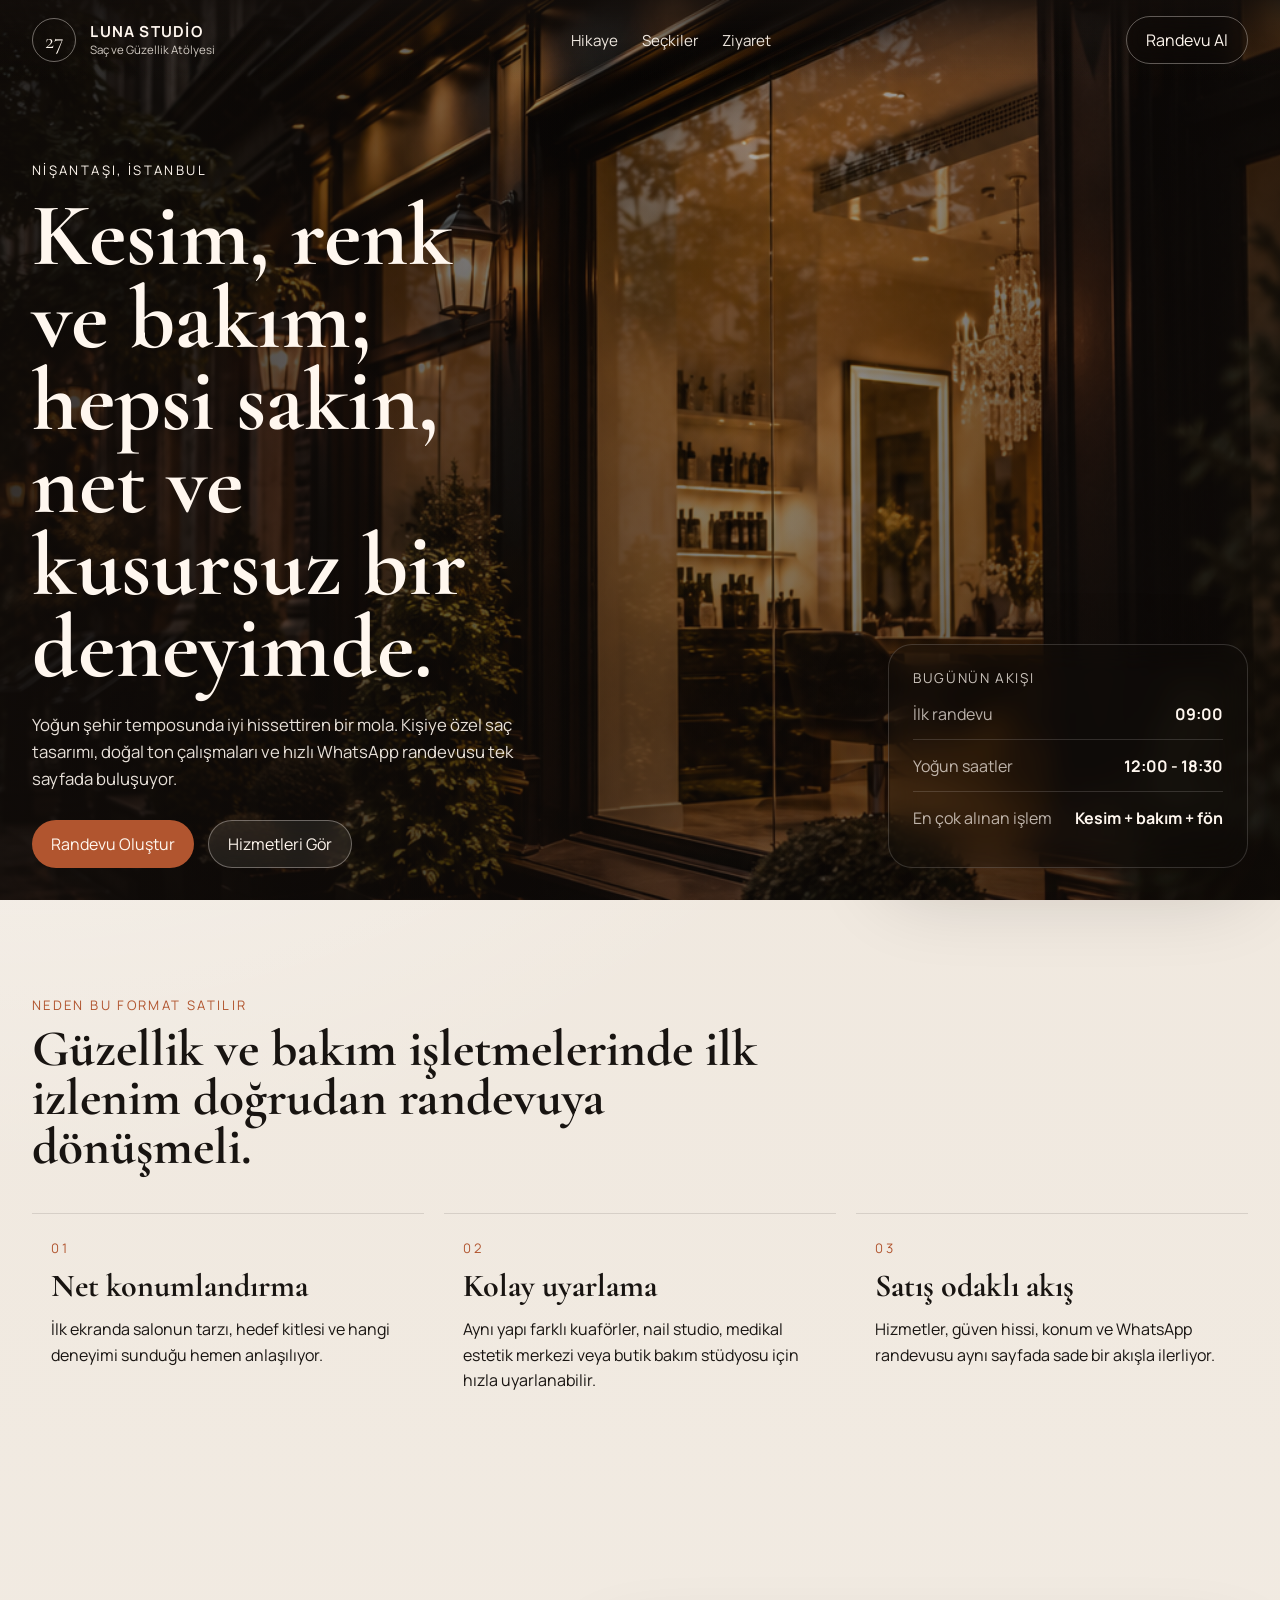
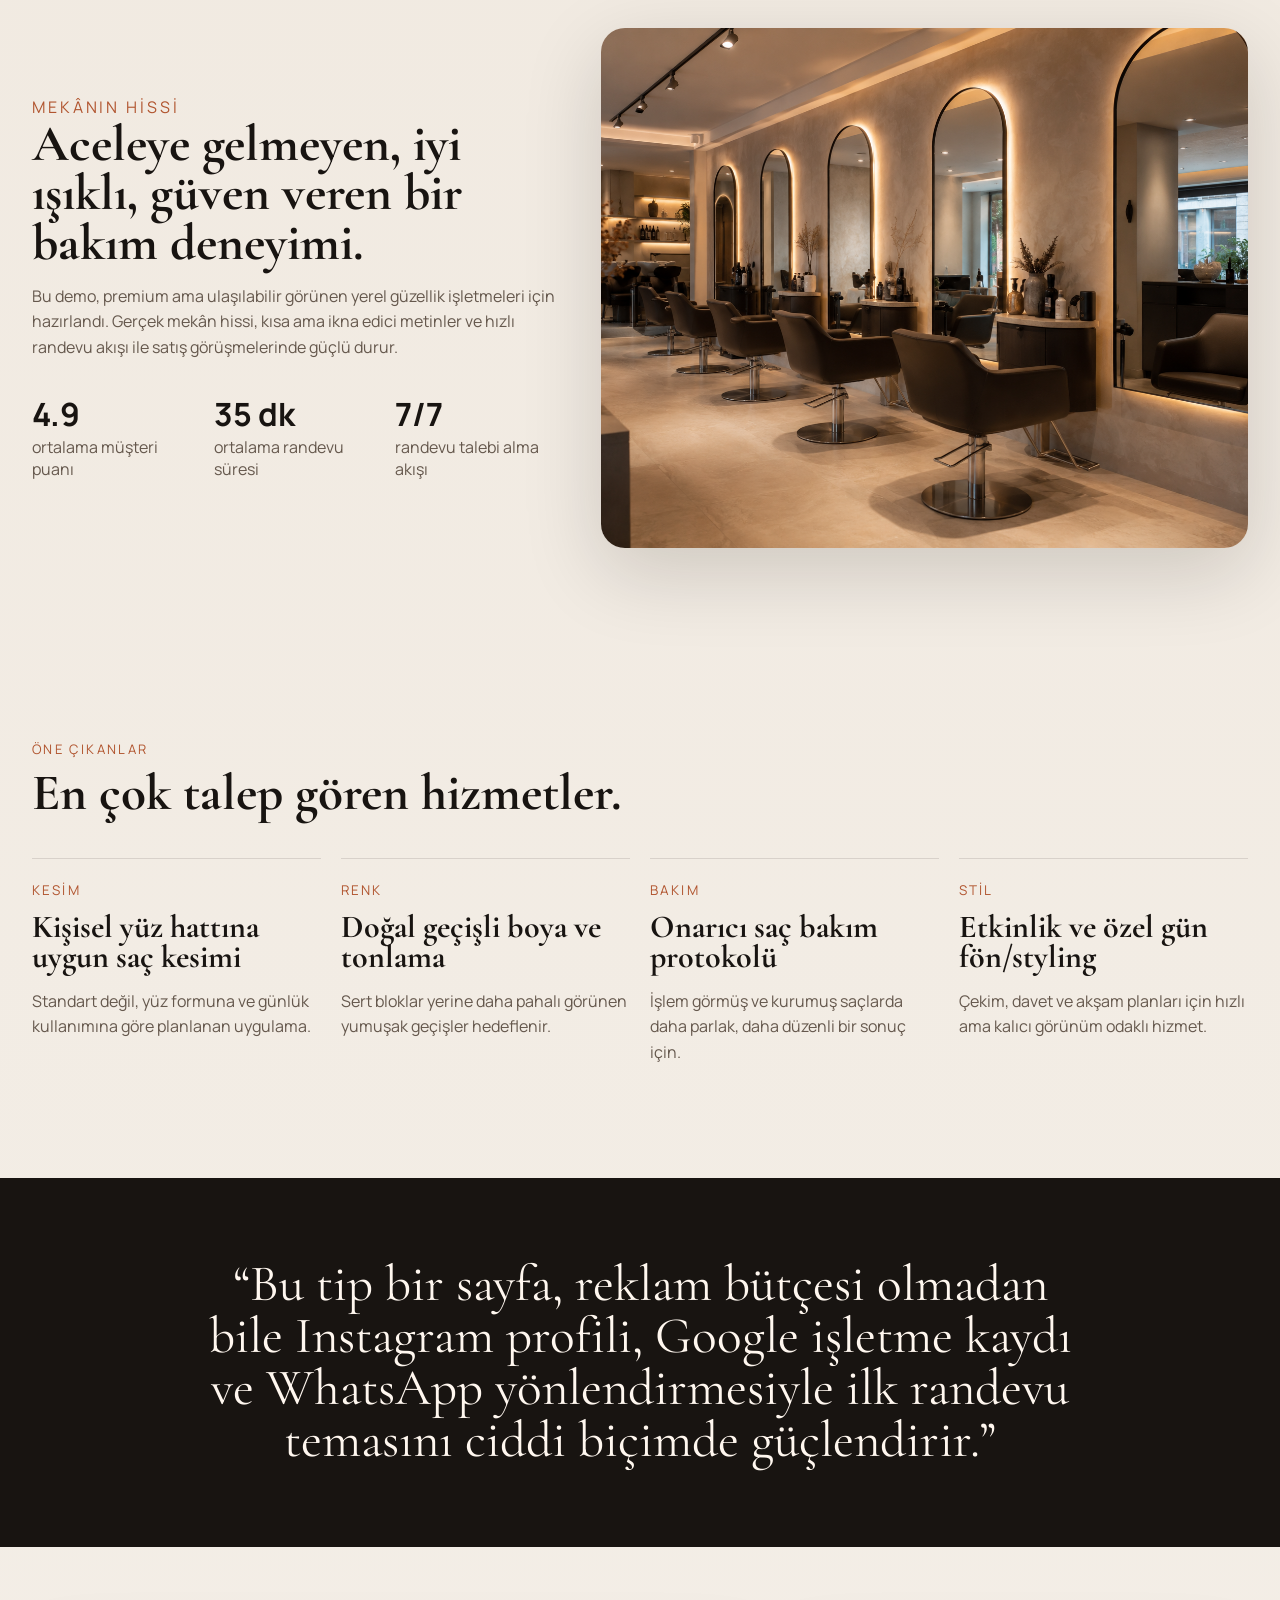
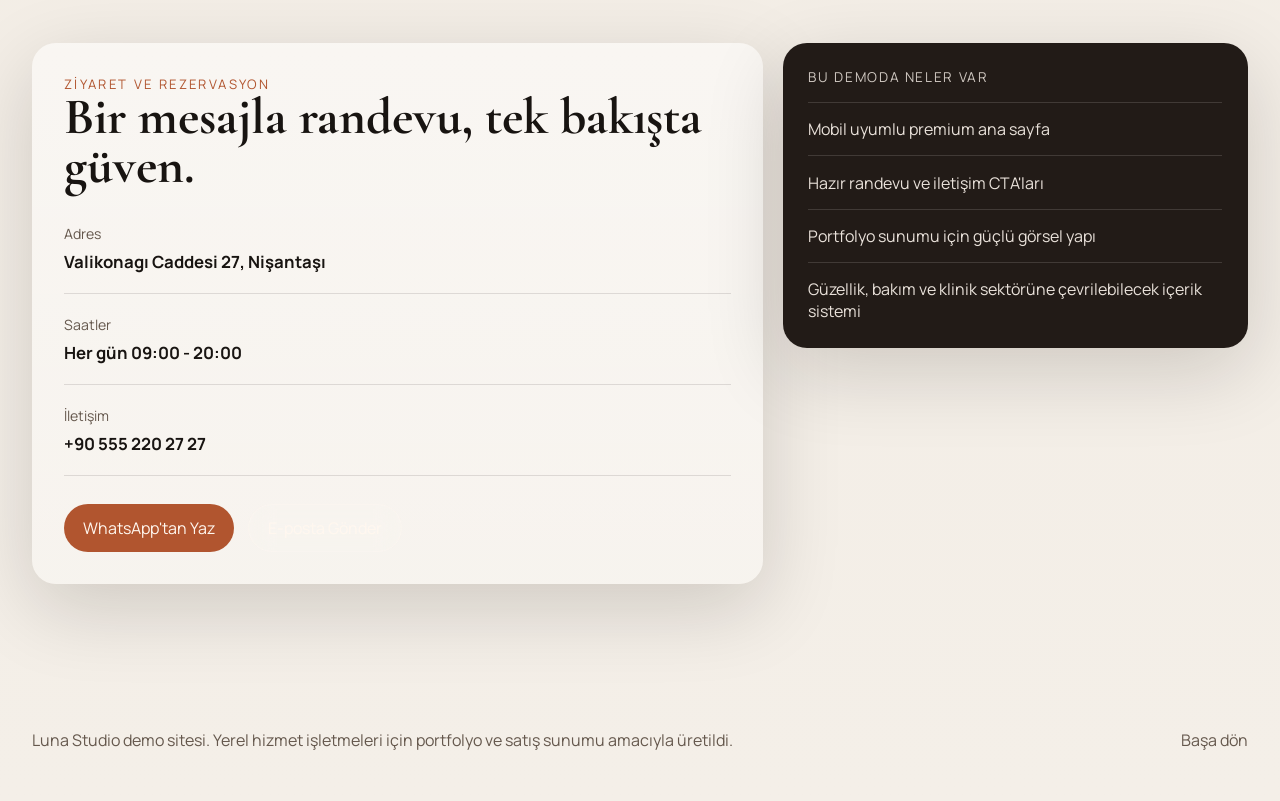
==== index.html @ 41fea11a "Add files via upload" ====
<!DOCTYPE html>
<html lang="tr">
  <head>
    <meta charset="UTF-8" />
    <meta name="viewport" content="width=device-width, initial-scale=1.0" />
    <title>Luna Studio | Saç ve Güzellik Atölyesi</title>
    <meta
      name="description"
      content="Luna Studio için hazırlanmış, yerel hizmet işletmelerine uyarlanabilir premium demo web sitesi."
    />
    <link rel="preconnect" href="https://fonts.googleapis.com" />
    <link rel="preconnect" href="https://fonts.gstatic.com" crossorigin />
    <link
      href="https://fonts.googleapis.com/css2?family=Manrope:wght@400;500;600;700;800&family=Cormorant+Garamond:wght@500;600;700&display=swap"
      rel="stylesheet"
    />
    <link rel="stylesheet" href="./styles.css" />
  </head>
  <body>
    <header class="site-header">
      <a class="brand" href="#top">
        <span class="brand-mark">27</span>
        <span class="brand-copy">
          <strong>Luna Studio</strong>
          <small>Saç ve Güzellik Atölyesi</small>
        </span>
      </a>
      <nav class="site-nav">
        <a href="#hikaye">Hikaye</a>
        <a href="#secimler">Seçkiler</a>
        <a href="#ziyaret">Ziyaret</a>
      </nav>
      <a class="header-cta" href="#ziyaret">Randevu Al</a>
    </header>

    <main id="top">
      <section class="hero">
        <div class="hero-media">
          <img
            src="./assets/salon-hero.png"
            alt="Luna Studio dış cephesi"
          />
        </div>
        <div class="hero-overlay"></div>
        <div class="hero-grid">
          <div class="hero-copy reveal">
            <p class="eyebrow">Nişantaşı, İstanbul</p>
            <h1>Kesim, renk ve bakım; hepsi sakin, net ve kusursuz bir deneyimde.</h1>
            <p class="hero-text">
              Yoğun şehir temposunda iyi hissettiren bir mola. Kişiye özel saç
              tasarımı, doğal ton çalışmaları ve hızlı WhatsApp randevusu tek
              sayfada buluşuyor.
            </p>
            <div class="hero-actions">
              <a class="button button-primary" href="#ziyaret">Randevu Oluştur</a>
              <a class="button button-secondary" href="#secimler">Hizmetleri Gör</a>
            </div>
          </div>
          <div class="hero-panel reveal delay-1">
            <p>Bugünün akışı</p>
            <ul>
              <li>
                <span>İlk randevu</span>
                <strong>09:00</strong>
              </li>
              <li>
                <span>Yoğun saatler</span>
                <strong>12:00 - 18:30</strong>
              </li>
              <li>
                <span>En çok alınan işlem</span>
                <strong>Kesim + bakım + fön</strong>
              </li>
            </ul>
          </div>
        </div>
      </section>

      <section class="intro section">
        <div class="section-heading reveal">
          <p class="eyebrow">Neden bu format satılır</p>
          <h2>Güzellik ve bakım işletmelerinde ilk izlenim doğrudan randevuya dönüşmeli.</h2>
        </div>
        <div class="intro-grid">
          <div class="intro-item reveal delay-1">
            <span>01</span>
            <h3>Net konumlandırma</h3>
            <p>İlk ekranda salonun tarzı, hedef kitlesi ve hangi deneyimi sunduğu hemen anlaşılıyor.</p>
          </div>
          <div class="intro-item reveal delay-2">
            <span>02</span>
            <h3>Kolay uyarlama</h3>
            <p>Aynı yapı farklı kuaförler, nail studio, medikal estetik merkezi veya butik bakım stüdyosu için hızla uyarlanabilir.</p>
          </div>
          <div class="intro-item reveal delay-3">
            <span>03</span>
            <h3>Satış odaklı akış</h3>
            <p>Hizmetler, güven hissi, konum ve WhatsApp randevusu aynı sayfada sade bir akışla ilerliyor.</p>
          </div>
        </div>
      </section>

      <section class="story section" id="hikaye">
        <div class="story-copy reveal">
          <p class="eyebrow">Mekânın hissi</p>
          <h2>Aceleye gelmeyen, iyi ışıklı, güven veren bir bakım deneyimi.</h2>
          <p>
            Bu demo, premium ama ulaşılabilir görünen yerel güzellik işletmeleri için
            hazırlandı. Gerçek mekân hissi, kısa ama ikna edici metinler ve hızlı
            randevu akışı ile satış görüşmelerinde güçlü durur.
          </p>
          <div class="story-metrics">
            <div>
              <strong>4.9</strong>
              <span>ortalama müşteri puanı</span>
            </div>
            <div>
              <strong>35 dk</strong>
              <span>ortalama randevu süresi</span>
            </div>
            <div>
              <strong>7/7</strong>
              <span>randevu talebi alma akışı</span>
            </div>
          </div>
        </div>
        <div class="story-media reveal delay-1">
          <img
            src="./assets/salon-interior.png"
            alt="Luna Studio iç mekân"
          />
        </div>
      </section>

      <section class="selection section" id="secimler">
        <div class="section-heading reveal">
          <p class="eyebrow">Öne çıkanlar</p>
          <h2>En çok talep gören hizmetler.</h2>
        </div>
        <div class="selection-grid">
          <article class="selection-item reveal">
            <p>Kesim</p>
            <h3>Kişisel yüz hattına uygun saç kesimi</h3>
            <span>Standart değil, yüz formuna ve günlük kullanımına göre planlanan uygulama.</span>
          </article>
          <article class="selection-item reveal delay-1">
            <p>Renk</p>
            <h3>Doğal geçişli boya ve tonlama</h3>
            <span>Sert bloklar yerine daha pahalı görünen yumuşak geçişler hedeflenir.</span>
          </article>
          <article class="selection-item reveal delay-2">
            <p>Bakım</p>
            <h3>Onarıcı saç bakım protokolü</h3>
            <span>İşlem görmüş ve kurumuş saçlarda daha parlak, daha düzenli bir sonuç için.</span>
          </article>
          <article class="selection-item reveal delay-3">
            <p>Stil</p>
            <h3>Etkinlik ve özel gün fön/styling</h3>
            <span>Çekim, davet ve akşam planları için hızlı ama kalıcı görünüm odaklı hizmet.</span>
          </article>
        </div>
      </section>

      <section class="quote-band">
        <p class="reveal">
          “Bu tip bir sayfa, reklam bütçesi olmadan bile Instagram profili, Google
          işletme kaydı ve WhatsApp yönlendirmesiyle ilk randevu temasını ciddi
          biçimde güçlendirir.”
        </p>
      </section>

      <section class="visit section" id="ziyaret">
        <div class="visit-panel reveal">
          <p class="eyebrow">Ziyaret ve rezervasyon</p>
          <h2>Bir mesajla randevu, tek bakışta güven.</h2>
          <div class="visit-list">
            <div>
              <span>Adres</span>
              <strong>Valikonagı Caddesi 27, Nişantaşı</strong>
            </div>
            <div>
              <span>Saatler</span>
              <strong>Her gün 09:00 - 20:00</strong>
            </div>
            <div>
              <span>İletişim</span>
              <strong>+90 555 220 27 27</strong>
            </div>
          </div>
          <div class="hero-actions">
            <a class="button button-primary" href="https://wa.me/905552202727">WhatsApp'tan Yaz</a>
            <a class="button button-secondary" href="mailto:hello@lunastudio.co">E-posta Gönder</a>
          </div>
        </div>
        <div class="visit-aside reveal delay-1">
          <div class="aside-card">
            <p>Bu demoda neler var</p>
            <ul>
              <li>Mobil uyumlu premium ana sayfa</li>
              <li>Hazır randevu ve iletişim CTA'ları</li>
              <li>Portfolyo sunumu için güçlü görsel yapı</li>
              <li>Güzellik, bakım ve klinik sektörüne çevrilebilecek içerik sistemi</li>
            </ul>
          </div>
        </div>
      </section>
    </main>

    <footer class="site-footer">
      <p>Luna Studio demo sitesi. Yerel hizmet işletmeleri için portfolyo ve satış sunumu amacıyla üretildi.</p>
      <a href="#top">Başa dön</a>
    </footer>

    <script src="./script.js"></script>
  </body>
</html>
---- styles.css ----
:root {
  --bg: #f4efe8;
  --surface: #f7f3ec;
  --ink: #181411;
  --muted: #65584d;
  --accent: #b1552f;
  --accent-soft: rgba(177, 85, 47, 0.14);
  --line: rgba(24, 20, 17, 0.12);
  --shadow: 0 24px 80px rgba(17, 12, 9, 0.16);
  --radius: 24px;
  --header-h: 88px;
}

* {
  box-sizing: border-box;
}

html {
  scroll-behavior: smooth;
}

body {
  margin: 0;
  font-family: "Manrope", sans-serif;
  color: var(--ink);
  background:
    radial-gradient(circle at top left, rgba(255, 255, 255, 0.8), transparent 28%),
    linear-gradient(180deg, #efe7dd 0%, var(--bg) 100%);
}

img {
  display: block;
  width: 100%;
}

a {
  color: inherit;
  text-decoration: none;
}

.site-header {
  position: fixed;
  inset: 0 0 auto 0;
  z-index: 20;
  display: flex;
  align-items: center;
  justify-content: space-between;
  gap: 1rem;
  padding: 1rem 2rem;
  background: linear-gradient(180deg, rgba(19, 14, 11, 0.78), rgba(19, 14, 11, 0.26), transparent);
}

.brand {
  display: flex;
  align-items: center;
  gap: 0.9rem;
  color: #fff7ef;
}

.brand-mark {
  display: grid;
  place-items: center;
  width: 2.75rem;
  height: 2.75rem;
  border: 1px solid rgba(255, 247, 239, 0.4);
  border-radius: 50%;
  font-family: "Cormorant Garamond", serif;
  font-size: 1.4rem;
}

.brand-copy {
  display: flex;
  flex-direction: column;
  line-height: 1;
}

.brand-copy strong {
  font-size: 0.95rem;
  letter-spacing: 0.08em;
  text-transform: uppercase;
}

.brand-copy small {
  margin-top: 0.32rem;
  color: rgba(255, 247, 239, 0.8);
  font-size: 0.72rem;
}

.site-nav {
  display: flex;
  gap: 1.5rem;
  color: rgba(255, 247, 239, 0.92);
  font-size: 0.95rem;
}

.header-cta,
.button {
  display: inline-flex;
  align-items: center;
  justify-content: center;
  min-height: 3rem;
  padding: 0 1.2rem;
  border-radius: 999px;
  transition: transform 180ms ease, background-color 180ms ease, color 180ms ease, border-color 180ms ease;
}

.header-cta {
  color: #fff7ef;
  border: 1px solid rgba(255, 247, 239, 0.34);
  backdrop-filter: blur(12px);
}

.header-cta:hover,
.button:hover {
  transform: translateY(-2px);
}

.hero {
  position: relative;
  min-height: 100svh;
  color: #fff7ef;
}

.hero-media,
.hero-media img,
.hero-overlay {
  position: absolute;
  inset: 0;
}

.hero-media img {
  height: 100%;
  object-fit: cover;
}

.hero-overlay {
  background:
    linear-gradient(90deg, rgba(17, 12, 9, 0.76) 0%, rgba(17, 12, 9, 0.42) 36%, rgba(17, 12, 9, 0.18) 60%, rgba(17, 12, 9, 0.62) 100%),
    linear-gradient(180deg, rgba(17, 12, 9, 0.16), rgba(17, 12, 9, 0.54));
}

.hero-grid {
  position: relative;
  z-index: 1;
  display: grid;
  grid-template-columns: minmax(0, 1.1fr) minmax(280px, 360px);
  align-items: end;
  gap: 2rem;
  min-height: 100svh;
  padding: max(8rem, calc(var(--header-h) + 2rem)) 2rem 2rem;
}

.hero-copy {
  max-width: 40rem;
}

.eyebrow {
  margin: 0 0 1rem;
  font-size: 0.82rem;
  letter-spacing: 0.18em;
  text-transform: uppercase;
}

h1,
h2,
h3 {
  margin: 0;
  font-family: "Cormorant Garamond", serif;
  letter-spacing: 0;
}

h1 {
  max-width: 11ch;
  font-size: clamp(3.4rem, 7vw, 6.7rem);
  line-height: 0.92;
}

.hero-text,
.story-copy p,
.intro-item p,
.selection-item span,
.visit-list span,
.visit-list strong,
.site-footer,
.quote-band p {
  line-height: 1.6;
}

.hero-text {
  max-width: 32rem;
  margin: 1.4rem 0 0;
  color: rgba(255, 247, 239, 0.9);
  font-size: 1.05rem;
}

.hero-actions {
  display: flex;
  flex-wrap: wrap;
  gap: 0.85rem;
  margin-top: 1.7rem;
}

.button-primary {
  background: var(--accent);
  color: #fff7ef;
}

.button-secondary {
  color: #fff7ef;
  border: 1px solid rgba(255, 247, 239, 0.34);
  background: rgba(255, 247, 239, 0.08);
  backdrop-filter: blur(12px);
}

.hero-panel {
  justify-self: end;
  width: min(100%, 360px);
  padding: 1.5rem;
  border: 1px solid rgba(255, 247, 239, 0.16);
  border-radius: var(--radius);
  background: rgba(17, 12, 9, 0.34);
  backdrop-filter: blur(16px);
  box-shadow: var(--shadow);
}

.hero-panel p,
.aside-card p {
  margin: 0 0 1rem;
  color: rgba(255, 247, 239, 0.78);
  font-size: 0.85rem;
  letter-spacing: 0.12em;
  text-transform: uppercase;
}

.hero-panel ul,
.aside-card ul {
  margin: 0;
  padding: 0;
  list-style: none;
}

.hero-panel li {
  display: flex;
  align-items: center;
  justify-content: space-between;
  gap: 1rem;
  padding: 0.9rem 0;
  border-top: 1px solid rgba(255, 247, 239, 0.15);
}

.hero-panel li:first-child {
  border-top: 0;
  padding-top: 0;
}

.hero-panel span {
  color: rgba(255, 247, 239, 0.7);
}

.section {
  padding: 6rem 2rem;
}

.section-heading {
  display: grid;
  gap: 0.7rem;
  max-width: 46rem;
  margin-bottom: 2.5rem;
}

.section-heading .eyebrow,
.story-copy .eyebrow,
.visit-panel .eyebrow {
  color: var(--accent);
  margin-bottom: 0;
}

h2 {
  font-size: clamp(2.5rem, 4vw, 4.2rem);
  line-height: 0.96;
}

.intro-grid,
.selection-grid,
.visit {
  display: grid;
  gap: 1.25rem;
}

.intro-grid {
  grid-template-columns: repeat(3, minmax(0, 1fr));
}

.intro-item {
  min-height: 220px;
  padding: 1.4rem 1.2rem 1.6rem;
  border-top: 1px solid var(--line);
}

.intro-item span {
  color: var(--accent);
  font-size: 0.82rem;
  letter-spacing: 0.18em;
}

.intro-item h3,
.selection-item h3 {
  margin-top: 0.8rem;
  font-size: 2rem;
  line-height: 0.95;
}

.story {
  display: grid;
  grid-template-columns: minmax(0, 0.9fr) minmax(0, 1.1fr);
  gap: 2.5rem;
  align-items: center;
}

.story-copy p {
  max-width: 36rem;
  color: var(--muted);
  font-size: 1rem;
}

.story-media img {
  min-height: 520px;
  border-radius: var(--radius);
  object-fit: cover;
  box-shadow: var(--shadow);
}

.story-metrics {
  display: grid;
  grid-template-columns: repeat(3, minmax(0, 1fr));
  gap: 1rem;
  margin-top: 2rem;
}

.story-metrics strong {
  display: block;
  font-size: 2rem;
}

.story-metrics span {
  display: block;
  color: var(--muted);
}

.selection-grid {
  grid-template-columns: repeat(4, minmax(0, 1fr));
}

.selection-item {
  min-height: 220px;
  padding: 1.4rem 0 1rem;
  border-top: 1px solid var(--line);
}

.selection-item p {
  margin: 0;
  color: var(--accent);
  font-size: 0.84rem;
  letter-spacing: 0.16em;
  text-transform: uppercase;
}

.selection-item span {
  display: block;
  margin-top: 1rem;
  max-width: 18rem;
  color: var(--muted);
}

.quote-band {
  padding: 5rem 2rem;
  background: #181411;
}

.quote-band p {
  max-width: 54rem;
  margin: 0 auto;
  color: #fff7ef;
  font-family: "Cormorant Garamond", serif;
  font-size: clamp(2rem, 4vw, 3.8rem);
  line-height: 1.02;
  text-align: center;
}

.visit {
  grid-template-columns: minmax(0, 1.1fr) minmax(320px, 0.7fr);
  align-items: start;
}

.visit-panel {
  padding: 2rem;
  border-radius: var(--radius);
  background: linear-gradient(180deg, rgba(255, 255, 255, 0.5), rgba(255, 255, 255, 0.3));
  box-shadow: var(--shadow);
}

.visit-list {
  display: grid;
  gap: 1.25rem;
  margin-top: 2rem;
}

.visit-list div {
  padding-bottom: 1.1rem;
  border-bottom: 1px solid var(--line);
}

.visit-list span {
  display: block;
  color: var(--muted);
  font-size: 0.88rem;
}

.visit-list strong {
  display: block;
  margin-top: 0.2rem;
  font-size: 1.05rem;
}

.visit-aside {
  position: sticky;
  top: 7rem;
}

.aside-card {
  padding: 1.6rem;
  border-radius: var(--radius);
  background: #221b17;
  box-shadow: var(--shadow);
}

.aside-card ul {
  display: grid;
  gap: 0.95rem;
  color: rgba(255, 247, 239, 0.9);
}

.aside-card li {
  padding-top: 0.95rem;
  border-top: 1px solid rgba(255, 247, 239, 0.14);
}

.site-footer {
  display: flex;
  align-items: center;
  justify-content: space-between;
  gap: 1rem;
  padding: 2rem;
  color: var(--muted);
}

.reveal {
  opacity: 0;
  transform: translateY(24px);
  transition: opacity 700ms ease, transform 700ms ease;
}

.reveal.in-view {
  opacity: 1;
  transform: translateY(0);
}

.delay-1 {
  transition-delay: 120ms;
}

.delay-2 {
  transition-delay: 220ms;
}

.delay-3 {
  transition-delay: 320ms;
}

@media (max-width: 1080px) {
  .site-nav {
    display: none;
  }

  .hero-grid,
  .story,
  .visit,
  .intro-grid,
  .selection-grid,
  .story-metrics {
    grid-template-columns: 1fr;
  }

  .hero-grid {
    align-items: end;
  }

  .hero-panel,
  .visit-aside {
    justify-self: start;
  }

  .visit-aside {
    position: static;
  }

  .story-media {
    order: -1;
  }

  .selection-item,
  .intro-item {
    min-height: auto;
  }
}

@media (max-width: 720px) {
  .site-header {
    padding: 1rem;
  }

  .brand-copy small,
  .header-cta {
    display: none;
  }

  .hero-grid,
  .section,
  .quote-band,
  .site-footer {
    padding-left: 1rem;
    padding-right: 1rem;
  }

  .hero-grid {
    padding-top: 7rem;
    padding-bottom: 1rem;
  }

  h1 {
    max-width: 10ch;
    font-size: clamp(2.8rem, 13vw, 4.2rem);
  }

  h2 {
    font-size: clamp(2.2rem, 10vw, 3rem);
  }

  .hero-text,
  .visit-list strong,
  .story-copy p,
  .intro-item p,
  .selection-item span {
    font-size: 0.98rem;
  }

  .button,
  .button-primary,
  .button-secondary {
    width: 100%;
  }

  .story-media img {
    min-height: 360px;
  }

  .site-footer {
    flex-direction: column;
    align-items: flex-start;
  }
}
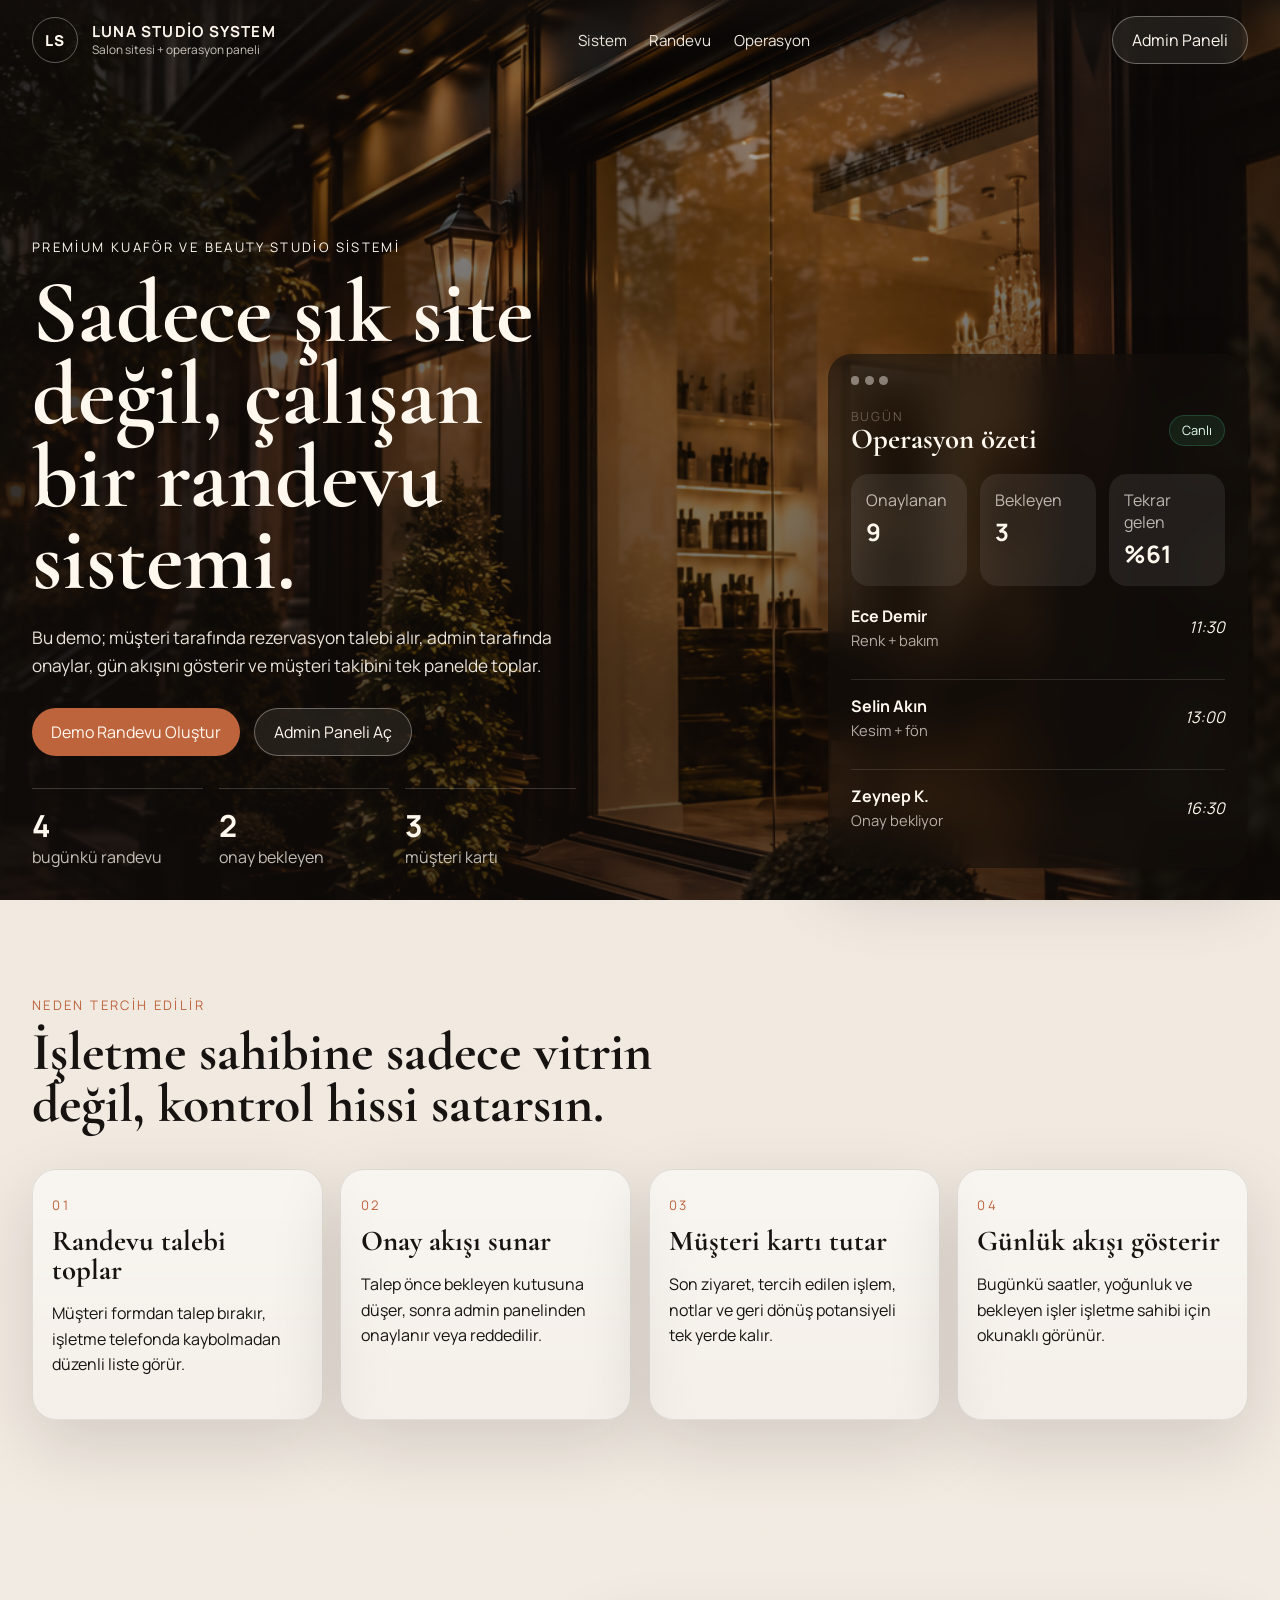
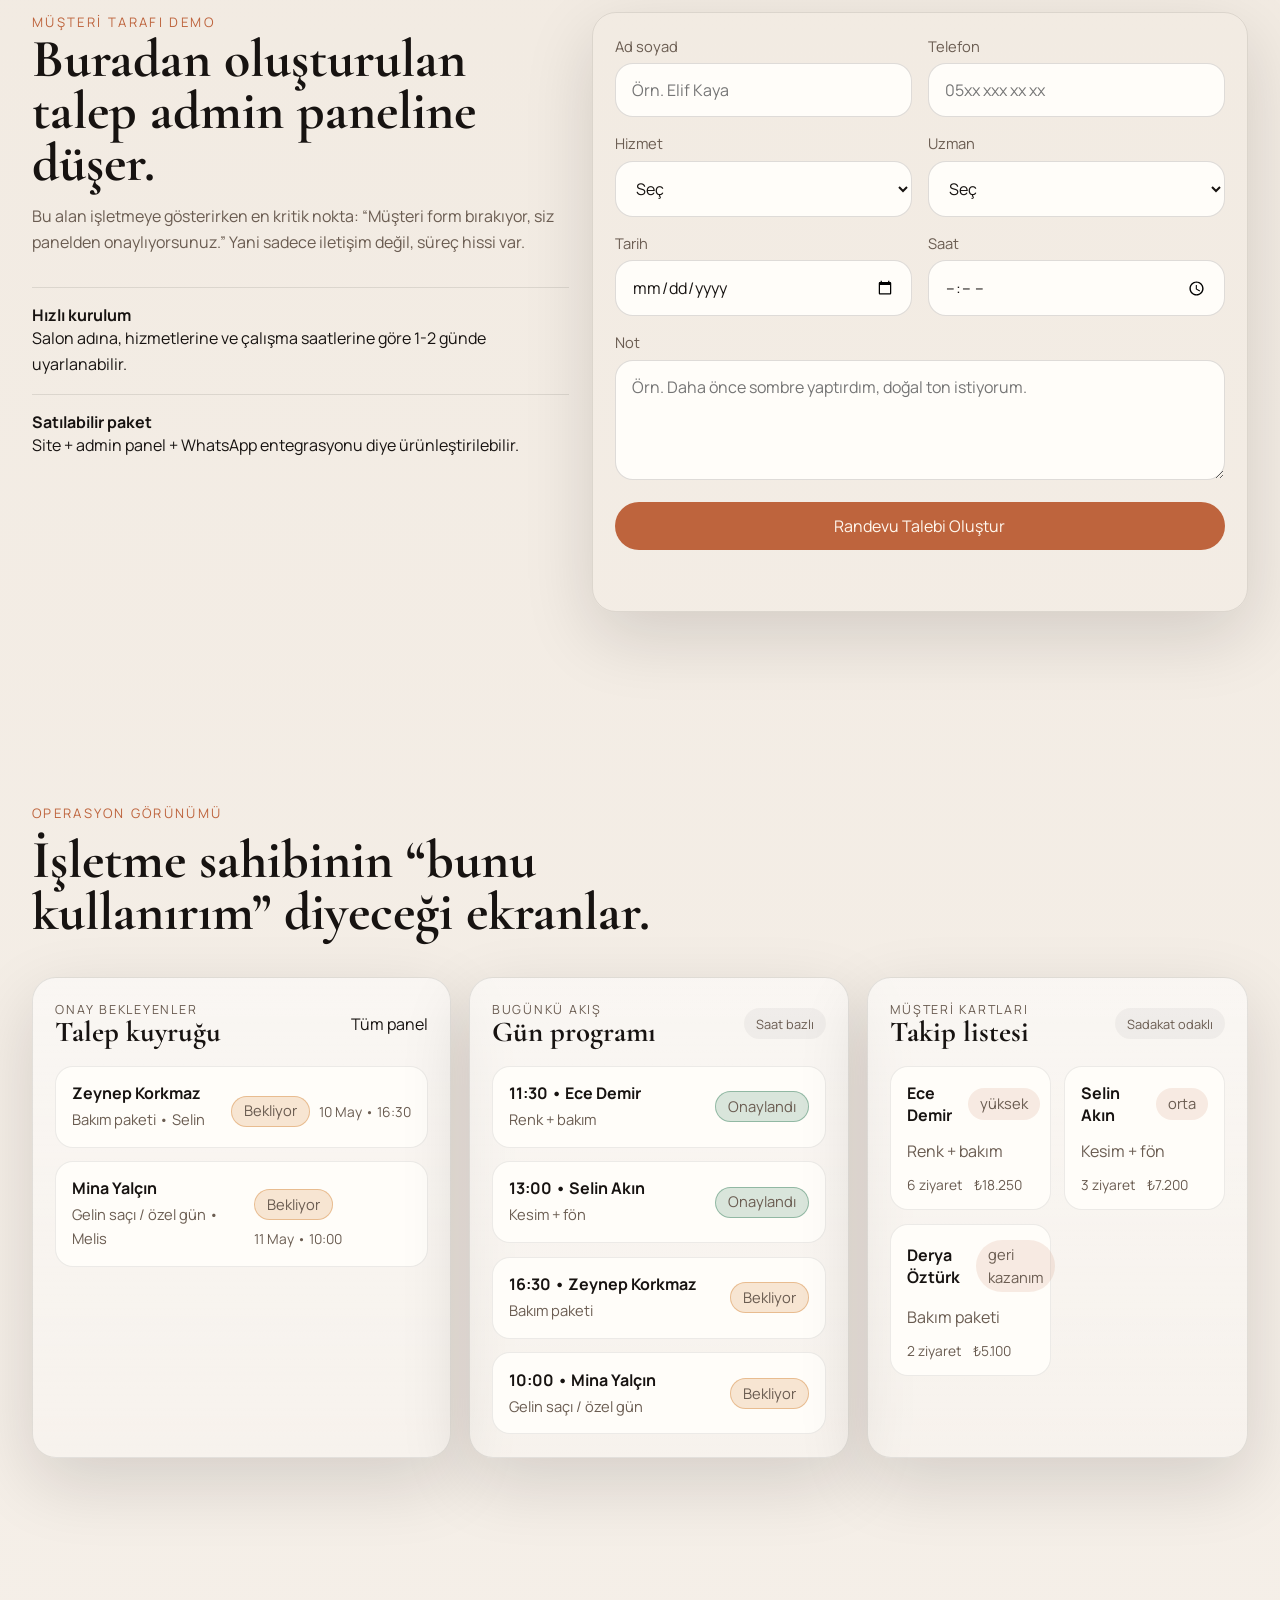
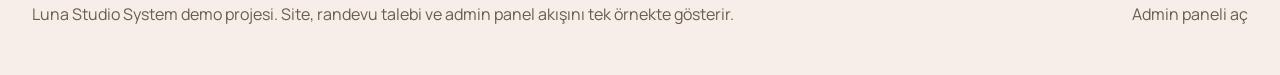
==== commit d9257bca: "Add files via upload" ====
--- a/index.html
+++ b/index.html
@@ -3,10 +3,10 @@
   <head>
     <meta charset="UTF-8" />
     <meta name="viewport" content="width=device-width, initial-scale=1.0" />
-    <title>Luna Studio | Saç ve Güzellik Atölyesi</title>
+    <title>Luna Studio System | Premium Salon ve Randevu Yönetimi</title>
     <meta
       name="description"
-      content="Luna Studio için hazırlanmış, yerel hizmet işletmelerine uyarlanabilir premium demo web sitesi."
+      content="Yerel işletmelere sunulabilecek premium salon sitesi, randevu talep akışı ve admin panel demoları."
     />
     <link rel="preconnect" href="https://fonts.googleapis.com" />
     <link rel="preconnect" href="https://fonts.gstatic.com" crossorigin />
@@ -16,199 +16,267 @@
     />
     <link rel="stylesheet" href="./styles.css" />
   </head>
-  <body>
+  <body data-page="marketing">
     <header class="site-header">
       <a class="brand" href="#top">
-        <span class="brand-mark">27</span>
+        <span class="brand-mark">LS</span>
         <span class="brand-copy">
-          <strong>Luna Studio</strong>
-          <small>Saç ve Güzellik Atölyesi</small>
+          <strong>Luna Studio System</strong>
+          <small>Salon sitesi + operasyon paneli</small>
         </span>
       </a>
       <nav class="site-nav">
-        <a href="#hikaye">Hikaye</a>
-        <a href="#secimler">Seçkiler</a>
-        <a href="#ziyaret">Ziyaret</a>
+        <a href="#sistem">Sistem</a>
+        <a href="#randevu">Randevu</a>
+        <a href="#operasyon">Operasyon</a>
       </nav>
-      <a class="header-cta" href="#ziyaret">Randevu Al</a>
+      <a class="header-cta" href="./admin.html">Admin Paneli</a>
     </header>
 
     <main id="top">
-      <section class="hero">
+      <section class="hero hero-system">
         <div class="hero-media">
-          <img
-            src="./assets/salon-hero.png"
-            alt="Luna Studio dış cephesi"
-          />
+          <img src="./assets/salon-hero.png" alt="Luna Studio dış görünüm" />
         </div>
         <div class="hero-overlay"></div>
-        <div class="hero-grid">
+        <div class="hero-grid hero-system-grid">
           <div class="hero-copy reveal">
-            <p class="eyebrow">Nişantaşı, İstanbul</p>
-            <h1>Kesim, renk ve bakım; hepsi sakin, net ve kusursuz bir deneyimde.</h1>
+            <p class="eyebrow">Premium kuaför ve beauty studio sistemi</p>
+            <h1>Sadece şık site değil, çalışan bir randevu sistemi.</h1>
             <p class="hero-text">
-              Yoğun şehir temposunda iyi hissettiren bir mola. Kişiye özel saç
-              tasarımı, doğal ton çalışmaları ve hızlı WhatsApp randevusu tek
-              sayfada buluşuyor.
+              Bu demo; müşteri tarafında rezervasyon talebi alır, admin tarafında
+              onaylar, gün akışını gösterir ve müşteri takibini tek panelde toplar.
             </p>
             <div class="hero-actions">
-              <a class="button button-primary" href="#ziyaret">Randevu Oluştur</a>
-              <a class="button button-secondary" href="#secimler">Hizmetleri Gör</a>
-            </div>
-          </div>
-          <div class="hero-panel reveal delay-1">
-            <p>Bugünün akışı</p>
-            <ul>
-              <li>
-                <span>İlk randevu</span>
-                <strong>09:00</strong>
-              </li>
-              <li>
-                <span>Yoğun saatler</span>
-                <strong>12:00 - 18:30</strong>
-              </li>
-              <li>
-                <span>En çok alınan işlem</span>
-                <strong>Kesim + bakım + fön</strong>
-              </li>
-            </ul>
-          </div>
-        </div>
-      </section>
-
-      <section class="intro section">
+              <a class="button button-primary" href="#randevu">Demo Randevu Oluştur</a>
+              <a class="button button-secondary" href="./admin.html">Admin Paneli Aç</a>
+            </div>
+            <div class="hero-inline-stats">
+              <div>
+                <strong data-stat="todayBookings">12</strong>
+                <span>bugünkü randevu</span>
+              </div>
+              <div>
+                <strong data-stat="pendingCount">3</strong>
+                <span>onay bekleyen</span>
+              </div>
+              <div>
+                <strong data-stat="customerCount">48</strong>
+                <span>müşteri kartı</span>
+              </div>
+            </div>
+          </div>
+
+          <div class="system-preview reveal delay-1">
+            <div class="preview-window">
+              <div class="preview-topline">
+                <span class="dot"></span>
+                <span class="dot"></span>
+                <span class="dot"></span>
+              </div>
+              <div class="preview-header">
+                <div>
+                  <p>Bugün</p>
+                  <h3>Operasyon özeti</h3>
+                </div>
+                <span class="status-pill status-confirmed">Canlı</span>
+              </div>
+              <div class="preview-metrics">
+                <article>
+                  <span>Onaylanan</span>
+                  <strong>9</strong>
+                </article>
+                <article>
+                  <span>Bekleyen</span>
+                  <strong>3</strong>
+                </article>
+                <article>
+                  <span>Tekrar gelen</span>
+                  <strong>%61</strong>
+                </article>
+              </div>
+              <div class="preview-list">
+                <div class="preview-row">
+                  <div>
+                    <strong>Ece Demir</strong>
+                    <span>Renk + bakım</span>
+                  </div>
+                  <em>11:30</em>
+                </div>
+                <div class="preview-row">
+                  <div>
+                    <strong>Selin Akın</strong>
+                    <span>Kesim + fön</span>
+                  </div>
+                  <em>13:00</em>
+                </div>
+                <div class="preview-row">
+                  <div>
+                    <strong>Zeynep K.</strong>
+                    <span>Onay bekliyor</span>
+                  </div>
+                  <em class="warning">16:30</em>
+                </div>
+              </div>
+            </div>
+          </div>
+        </div>
+      </section>
+
+      <section class="section feature-band" id="sistem">
         <div class="section-heading reveal">
-          <p class="eyebrow">Neden bu format satılır</p>
-          <h2>Güzellik ve bakım işletmelerinde ilk izlenim doğrudan randevuya dönüşmeli.</h2>
-        </div>
-        <div class="intro-grid">
-          <div class="intro-item reveal delay-1">
+          <p class="eyebrow">Neden tercih edilir</p>
+          <h2>İşletme sahibine sadece vitrin değil, kontrol hissi satarsın.</h2>
+        </div>
+        <div class="feature-grid">
+          <article class="feature-card reveal">
             <span>01</span>
-            <h3>Net konumlandırma</h3>
-            <p>İlk ekranda salonun tarzı, hedef kitlesi ve hangi deneyimi sunduğu hemen anlaşılıyor.</p>
-          </div>
-          <div class="intro-item reveal delay-2">
+            <h3>Randevu talebi toplar</h3>
+            <p>Müşteri formdan talep bırakır, işletme telefonda kaybolmadan düzenli liste görür.</p>
+          </article>
+          <article class="feature-card reveal delay-1">
             <span>02</span>
-            <h3>Kolay uyarlama</h3>
-            <p>Aynı yapı farklı kuaförler, nail studio, medikal estetik merkezi veya butik bakım stüdyosu için hızla uyarlanabilir.</p>
-          </div>
-          <div class="intro-item reveal delay-3">
+            <h3>Onay akışı sunar</h3>
+            <p>Talep önce bekleyen kutusuna düşer, sonra admin panelinden onaylanır veya reddedilir.</p>
+          </article>
+          <article class="feature-card reveal delay-2">
             <span>03</span>
-            <h3>Satış odaklı akış</h3>
-            <p>Hizmetler, güven hissi, konum ve WhatsApp randevusu aynı sayfada sade bir akışla ilerliyor.</p>
-          </div>
-        </div>
-      </section>
-
-      <section class="story section" id="hikaye">
-        <div class="story-copy reveal">
-          <p class="eyebrow">Mekânın hissi</p>
-          <h2>Aceleye gelmeyen, iyi ışıklı, güven veren bir bakım deneyimi.</h2>
-          <p>
-            Bu demo, premium ama ulaşılabilir görünen yerel güzellik işletmeleri için
-            hazırlandı. Gerçek mekân hissi, kısa ama ikna edici metinler ve hızlı
-            randevu akışı ile satış görüşmelerinde güçlü durur.
-          </p>
-          <div class="story-metrics">
-            <div>
-              <strong>4.9</strong>
-              <span>ortalama müşteri puanı</span>
-            </div>
-            <div>
-              <strong>35 dk</strong>
-              <span>ortalama randevu süresi</span>
-            </div>
-            <div>
-              <strong>7/7</strong>
-              <span>randevu talebi alma akışı</span>
-            </div>
-          </div>
-        </div>
-        <div class="story-media reveal delay-1">
-          <img
-            src="./assets/salon-interior.png"
-            alt="Luna Studio iç mekân"
-          />
-        </div>
-      </section>
-
-      <section class="selection section" id="secimler">
+            <h3>Müşteri kartı tutar</h3>
+            <p>Son ziyaret, tercih edilen işlem, notlar ve geri dönüş potansiyeli tek yerde kalır.</p>
+          </article>
+          <article class="feature-card reveal delay-3">
+            <span>04</span>
+            <h3>Günlük akışı gösterir</h3>
+            <p>Bugünkü saatler, yoğunluk ve bekleyen işler işletme sahibi için okunaklı görünür.</p>
+          </article>
+        </div>
+      </section>
+
+      <section class="section booking-section" id="randevu">
+        <div class="booking-layout">
+          <div class="booking-copy reveal">
+            <p class="eyebrow">Müşteri tarafı demo</p>
+            <h2>Buradan oluşturulan talep admin paneline düşer.</h2>
+            <p>
+              Bu alan işletmeye gösterirken en kritik nokta: “Müşteri form bırakıyor,
+              siz panelden onaylıyorsunuz.” Yani sadece iletişim değil, süreç hissi var.
+            </p>
+            <div class="info-stack">
+              <div>
+                <strong>Hızlı kurulum</strong>
+                <span>Salon adına, hizmetlerine ve çalışma saatlerine göre 1-2 günde uyarlanabilir.</span>
+              </div>
+              <div>
+                <strong>Satılabilir paket</strong>
+                <span>Site + admin panel + WhatsApp entegrasyonu diye ürünleştirilebilir.</span>
+              </div>
+            </div>
+          </div>
+
+          <div class="booking-card reveal delay-1">
+            <form id="bookingForm" class="booking-form">
+              <div class="form-grid">
+                <label>
+                  <span>Ad soyad</span>
+                  <input name="name" type="text" placeholder="Örn. Elif Kaya" required />
+                </label>
+                <label>
+                  <span>Telefon</span>
+                  <input name="phone" type="tel" placeholder="05xx xxx xx xx" required />
+                </label>
+                <label>
+                  <span>Hizmet</span>
+                  <select name="service" required>
+                    <option value="">Seç</option>
+                    <option>Kesim + fön</option>
+                    <option>Renk + bakım</option>
+                    <option>Bakım paketi</option>
+                    <option>Gelin saçı / özel gün</option>
+                  </select>
+                </label>
+                <label>
+                  <span>Uzman</span>
+                  <select name="staff" required>
+                    <option value="">Seç</option>
+                    <option>Melis</option>
+                    <option>Derya</option>
+                    <option>Selin</option>
+                  </select>
+                </label>
+                <label>
+                  <span>Tarih</span>
+                  <input name="date" type="date" required />
+                </label>
+                <label>
+                  <span>Saat</span>
+                  <input name="time" type="time" required />
+                </label>
+              </div>
+              <label>
+                <span>Not</span>
+                <textarea
+                  name="notes"
+                  rows="4"
+                  placeholder="Örn. Daha önce sombre yaptırdım, doğal ton istiyorum."
+                ></textarea>
+              </label>
+              <button class="button button-primary form-submit" type="submit">
+                Randevu Talebi Oluştur
+              </button>
+              <p class="form-feedback" id="formFeedback" aria-live="polite"></p>
+            </form>
+          </div>
+        </div>
+      </section>
+
+      <section class="section ops-section" id="operasyon">
         <div class="section-heading reveal">
-          <p class="eyebrow">Öne çıkanlar</p>
-          <h2>En çok talep gören hizmetler.</h2>
-        </div>
-        <div class="selection-grid">
-          <article class="selection-item reveal">
-            <p>Kesim</p>
-            <h3>Kişisel yüz hattına uygun saç kesimi</h3>
-            <span>Standart değil, yüz formuna ve günlük kullanımına göre planlanan uygulama.</span>
-          </article>
-          <article class="selection-item reveal delay-1">
-            <p>Renk</p>
-            <h3>Doğal geçişli boya ve tonlama</h3>
-            <span>Sert bloklar yerine daha pahalı görünen yumuşak geçişler hedeflenir.</span>
-          </article>
-          <article class="selection-item reveal delay-2">
-            <p>Bakım</p>
-            <h3>Onarıcı saç bakım protokolü</h3>
-            <span>İşlem görmüş ve kurumuş saçlarda daha parlak, daha düzenli bir sonuç için.</span>
-          </article>
-          <article class="selection-item reveal delay-3">
-            <p>Stil</p>
-            <h3>Etkinlik ve özel gün fön/styling</h3>
-            <span>Çekim, davet ve akşam planları için hızlı ama kalıcı görünüm odaklı hizmet.</span>
-          </article>
-        </div>
-      </section>
-
-      <section class="quote-band">
-        <p class="reveal">
-          “Bu tip bir sayfa, reklam bütçesi olmadan bile Instagram profili, Google
-          işletme kaydı ve WhatsApp yönlendirmesiyle ilk randevu temasını ciddi
-          biçimde güçlendirir.”
-        </p>
-      </section>
-
-      <section class="visit section" id="ziyaret">
-        <div class="visit-panel reveal">
-          <p class="eyebrow">Ziyaret ve rezervasyon</p>
-          <h2>Bir mesajla randevu, tek bakışta güven.</h2>
-          <div class="visit-list">
-            <div>
-              <span>Adres</span>
-              <strong>Valikonagı Caddesi 27, Nişantaşı</strong>
-            </div>
-            <div>
-              <span>Saatler</span>
-              <strong>Her gün 09:00 - 20:00</strong>
-            </div>
-            <div>
-              <span>İletişim</span>
-              <strong>+90 555 220 27 27</strong>
-            </div>
-          </div>
-          <div class="hero-actions">
-            <a class="button button-primary" href="https://wa.me/905552202727">WhatsApp'tan Yaz</a>
-            <a class="button button-secondary" href="mailto:hello@lunastudio.co">E-posta Gönder</a>
-          </div>
-        </div>
-        <div class="visit-aside reveal delay-1">
-          <div class="aside-card">
-            <p>Bu demoda neler var</p>
-            <ul>
-              <li>Mobil uyumlu premium ana sayfa</li>
-              <li>Hazır randevu ve iletişim CTA'ları</li>
-              <li>Portfolyo sunumu için güçlü görsel yapı</li>
-              <li>Güzellik, bakım ve klinik sektörüne çevrilebilecek içerik sistemi</li>
-            </ul>
-          </div>
+          <p class="eyebrow">Operasyon görünümü</p>
+          <h2>İşletme sahibinin “bunu kullanırım” diyeceği ekranlar.</h2>
+        </div>
+        <div class="ops-grid">
+          <article class="ops-panel reveal">
+            <div class="panel-head">
+              <div>
+                <p>Onay bekleyenler</p>
+                <h3>Talep kuyruğu</h3>
+              </div>
+              <a href="./admin.html">Tüm panel</a>
+            </div>
+            <div id="pendingPreview" class="stack-list"></div>
+          </article>
+
+          <article class="ops-panel reveal delay-1">
+            <div class="panel-head">
+              <div>
+                <p>Bugünkü akış</p>
+                <h3>Gün programı</h3>
+              </div>
+              <span class="mini-note">Saat bazlı</span>
+            </div>
+            <div id="schedulePreview" class="stack-list"></div>
+          </article>
+
+          <article class="ops-panel reveal delay-2">
+            <div class="panel-head">
+              <div>
+                <p>Müşteri kartları</p>
+                <h3>Takip listesi</h3>
+              </div>
+              <span class="mini-note">Sadakat odaklı</span>
+            </div>
+            <div id="customerPreview" class="customer-preview-list"></div>
+          </article>
         </div>
       </section>
     </main>
 
     <footer class="site-footer">
-      <p>Luna Studio demo sitesi. Yerel hizmet işletmeleri için portfolyo ve satış sunumu amacıyla üretildi.</p>
-      <a href="#top">Başa dön</a>
+      <p>
+        Luna Studio System demo projesi. Site, randevu talebi ve admin panel akışını
+        tek örnekte gösterir.
+      </p>
+      <a href="./admin.html">Admin paneli aç</a>
     </footer>
 
     <script src="./script.js"></script>
--- a/styles.css
+++ b/styles.css
@@ -1,12 +1,18 @@
 :root {
-  --bg: #f4efe8;
-  --surface: #f7f3ec;
-  --ink: #181411;
-  --muted: #65584d;
-  --accent: #b1552f;
-  --accent-soft: rgba(177, 85, 47, 0.14);
-  --line: rgba(24, 20, 17, 0.12);
-  --shadow: 0 24px 80px rgba(17, 12, 9, 0.16);
+  --bg: #f5efe8;
+  --surface: #fbf8f3;
+  --surface-strong: #fffdf9;
+  --ink: #171311;
+  --muted: #6a5c51;
+  --accent: #be643d;
+  --accent-dark: #8d4525;
+  --accent-soft: rgba(190, 100, 61, 0.12);
+  --line: rgba(23, 19, 17, 0.1);
+  --deep: #1d1714;
+  --ok: #2f7a56;
+  --warn: #d07a25;
+  --danger: #9f3f3f;
+  --shadow: 0 24px 70px rgba(22, 15, 11, 0.14);
   --radius: 24px;
   --header-h: 88px;
 }
@@ -24,7 +30,7 @@
   font-family: "Manrope", sans-serif;
   color: var(--ink);
   background:
-    radial-gradient(circle at top left, rgba(255, 255, 255, 0.8), transparent 28%),
+    radial-gradient(circle at top left, rgba(255, 255, 255, 0.85), transparent 25%),
     linear-gradient(180deg, #efe7dd 0%, var(--bg) 100%);
 }
 
@@ -36,6 +42,13 @@
 a {
   color: inherit;
   text-decoration: none;
+}
+
+button,
+input,
+select,
+textarea {
+  font: inherit;
 }
 
 .site-header {
@@ -47,25 +60,26 @@
   justify-content: space-between;
   gap: 1rem;
   padding: 1rem 2rem;
-  background: linear-gradient(180deg, rgba(19, 14, 11, 0.78), rgba(19, 14, 11, 0.26), transparent);
+  background: linear-gradient(180deg, rgba(19, 14, 11, 0.82), rgba(19, 14, 11, 0.26), transparent);
 }
 
 .brand {
   display: flex;
   align-items: center;
   gap: 0.9rem;
-  color: #fff7ef;
+  color: #fff8ef;
 }
 
 .brand-mark {
   display: grid;
   place-items: center;
-  width: 2.75rem;
-  height: 2.75rem;
-  border: 1px solid rgba(255, 247, 239, 0.4);
+  width: 2.85rem;
+  height: 2.85rem;
+  border: 1px solid rgba(255, 248, 239, 0.34);
   border-radius: 50%;
-  font-family: "Cormorant Garamond", serif;
-  font-size: 1.4rem;
+  font-size: 0.94rem;
+  font-weight: 800;
+  letter-spacing: 0.08em;
 }
 
 .brand-copy {
@@ -82,48 +96,69 @@
 
 .brand-copy small {
   margin-top: 0.32rem;
-  color: rgba(255, 247, 239, 0.8);
-  font-size: 0.72rem;
+  color: rgba(255, 248, 239, 0.78);
+  font-size: 0.74rem;
+}
+
+.site-nav,
+.admin-nav {
+  display: flex;
+  gap: 1.4rem;
 }
 
 .site-nav {
-  display: flex;
-  gap: 1.5rem;
-  color: rgba(255, 247, 239, 0.92);
+  color: rgba(255, 248, 239, 0.92);
   font-size: 0.95rem;
 }
 
 .header-cta,
-.button {
+.button,
+.chip-button {
   display: inline-flex;
   align-items: center;
   justify-content: center;
   min-height: 3rem;
   padding: 0 1.2rem;
+  border: 0;
   border-radius: 999px;
-  transition: transform 180ms ease, background-color 180ms ease, color 180ms ease, border-color 180ms ease;
-}
-
+  cursor: pointer;
+  transition: transform 180ms ease, background-color 180ms ease, color 180ms ease, border-color 180ms ease, opacity 180ms ease;
+}
+
+.button:hover,
+.header-cta:hover,
+.chip-button:hover {
+  transform: translateY(-2px);
+}
+
+.button-primary {
+  background: var(--accent);
+  color: #fff8ef;
+}
+
+.button-secondary,
 .header-cta {
-  color: #fff7ef;
-  border: 1px solid rgba(255, 247, 239, 0.34);
+  color: #fff8ef;
+  border: 1px solid rgba(255, 248, 239, 0.34);
+  background: rgba(255, 248, 239, 0.08);
   backdrop-filter: blur(12px);
 }
 
-.header-cta:hover,
-.button:hover {
-  transform: translateY(-2px);
+.dark-button {
+  color: var(--deep);
+  background: transparent;
+  border-color: rgba(29, 23, 20, 0.18);
 }
 
 .hero {
   position: relative;
   min-height: 100svh;
-  color: #fff7ef;
+  color: #fff8ef;
 }
 
 .hero-media,
-.hero-media img,
-.hero-overlay {
+.hero-overlay,
+.hero-media img {
   position: absolute;
   inset: 0;
 }
@@ -135,23 +170,22 @@
 
 .hero-overlay {
   background:
-    linear-gradient(90deg, rgba(17, 12, 9, 0.76) 0%, rgba(17, 12, 9, 0.42) 36%, rgba(17, 12, 9, 0.18) 60%, rgba(17, 12, 9, 0.62) 100%),
-    linear-gradient(180deg, rgba(17, 12, 9, 0.16), rgba(17, 12, 9, 0.54));
+    linear-gradient(90deg, rgba(17, 12, 9, 0.76) 0%, rgba(17, 12, 9, 0.4) 36%, rgba(17, 12, 9, 0.24) 60%, rgba(17, 12, 9, 0.62) 100%),
+    linear-gradient(180deg, rgba(17, 12, 9, 0.12), rgba(17, 12, 9, 0.58));
 }
 
 .hero-grid {
   position: relative;
   z-index: 1;
   display: grid;
-  grid-template-columns: minmax(0, 1.1fr) minmax(280px, 360px);
+  min-height: 100svh;
+  gap: 2rem;
+  padding: max(7.5rem, calc(var(--header-h) + 1.5rem)) 2rem 2rem;
+}
+
+.hero-system-grid {
+  grid-template-columns: minmax(0, 1.05fr) minmax(320px, 420px);
   align-items: end;
-  gap: 2rem;
-  min-height: 100svh;
-  padding: max(8rem, calc(var(--header-h) + 2rem)) 2rem 2rem;
-}
-
-.hero-copy {
-  max-width: 40rem;
 }
 
 .eyebrow {
@@ -170,91 +204,231 @@
 }
 
 h1 {
-  max-width: 11ch;
-  font-size: clamp(3.4rem, 7vw, 6.7rem);
+  max-width: 12ch;
+  font-size: clamp(3.4rem, 7vw, 6.4rem);
   line-height: 0.92;
 }
 
+h2 {
+  font-size: clamp(2.6rem, 4.2vw, 4.3rem);
+  line-height: 0.96;
+}
+
+h3 {
+  font-size: 1.8rem;
+  line-height: 1;
+}
+
+.hero-copy {
+  max-width: 43rem;
+}
+
 .hero-text,
-.story-copy p,
-.intro-item p,
-.selection-item span,
-.visit-list span,
-.visit-list strong,
+.feature-card p,
+.booking-copy p,
+.info-stack span,
+.stack-item span,
+.customer-brief span,
 .site-footer,
-.quote-band p {
+.note-item span {
   line-height: 1.6;
 }
 
 .hero-text {
-  max-width: 32rem;
+  max-width: 34rem;
   margin: 1.4rem 0 0;
-  color: rgba(255, 247, 239, 0.9);
-  font-size: 1.05rem;
+  color: rgba(255, 248, 239, 0.9);
+  font-size: 1.08rem;
 }
 
 .hero-actions {
   display: flex;
   flex-wrap: wrap;
   gap: 0.85rem;
-  margin-top: 1.7rem;
-}
-
-.button-primary {
-  background: var(--accent);
-  color: #fff7ef;
-}
-
-.button-secondary {
-  color: #fff7ef;
-  border: 1px solid rgba(255, 247, 239, 0.34);
-  background: rgba(255, 247, 239, 0.08);
-  backdrop-filter: blur(12px);
-}
-
-.hero-panel {
+  margin-top: 1.8rem;
+}
+
+.hero-inline-stats {
+  display: grid;
+  grid-template-columns: repeat(3, minmax(0, 1fr));
+  gap: 1rem;
+  max-width: 34rem;
+  margin-top: 2rem;
+}
+
+.hero-inline-stats div {
+  padding-top: 1rem;
+  border-top: 1px solid rgba(255, 248, 239, 0.18);
+}
+
+.hero-inline-stats strong {
+  display: block;
+  font-size: 1.9rem;
+}
+
+.hero-inline-stats span {
+  color: rgba(255, 248, 239, 0.75);
+}
+
+.system-preview {
   justify-self: end;
-  width: min(100%, 360px);
-  padding: 1.5rem;
-  border: 1px solid rgba(255, 247, 239, 0.16);
+  width: 100%;
+}
+
+.preview-window,
+.booking-card,
+.ops-panel,
+.feature-card,
+.stat-card,
+.admin-panel {
+  border: 1px solid var(--line);
   border-radius: var(--radius);
-  background: rgba(17, 12, 9, 0.34);
-  backdrop-filter: blur(16px);
   box-shadow: var(--shadow);
 }
 
-.hero-panel p,
-.aside-card p {
-  margin: 0 0 1rem;
-  color: rgba(255, 247, 239, 0.78);
-  font-size: 0.85rem;
-  letter-spacing: 0.12em;
-  text-transform: uppercase;
-}
-
-.hero-panel ul,
-.aside-card ul {
-  margin: 0;
-  padding: 0;
-  list-style: none;
-}
-
-.hero-panel li {
+.preview-window {
+  padding: 1.35rem;
+  background: rgba(20, 15, 12, 0.58);
+  backdrop-filter: blur(18px);
+}
+
+.preview-topline {
+  display: flex;
+  gap: 0.35rem;
+}
+
+.dot {
+  width: 0.55rem;
+  height: 0.55rem;
+  border-radius: 50%;
+  background: rgba(255, 248, 239, 0.44);
+}
+
+.preview-header,
+.panel-head,
+.metric-row,
+.stack-item,
+.preview-row,
+.customer-brief,
+.action-row,
+.admin-top {
   display: flex;
   align-items: center;
   justify-content: space-between;
   gap: 1rem;
-  padding: 0.9rem 0;
-  border-top: 1px solid rgba(255, 247, 239, 0.15);
-}
-
-.hero-panel li:first-child {
+}
+
+.preview-header {
+  margin-top: 1.4rem;
+}
+
+.preview-header p,
+.panel-head p,
+.sidebar-note p {
+  margin: 0;
+  color: var(--muted);
+  font-size: 0.78rem;
+  letter-spacing: 0.14em;
+  text-transform: uppercase;
+}
+
+.preview-header h3 {
+  color: #fff8ef;
+}
+
+.status-pill,
+.tag,
+.mini-note {
+  display: inline-flex;
+  align-items: center;
+  justify-content: center;
+  min-height: 1.95rem;
+  padding: 0.15rem 0.75rem;
+  border-radius: 999px;
+  font-size: 0.8rem;
+}
+
+.status-pill {
+  border: 1px solid transparent;
+}
+
+.status-confirmed {
+  color: #e5fff1;
+  background: rgba(47, 122, 86, 0.18);
+  border-color: rgba(47, 122, 86, 0.42);
+}
+
+.status-pending {
+  color: #fff4dc;
+  background: rgba(208, 122, 37, 0.18);
+  border-color: rgba(208, 122, 37, 0.38);
+}
+
+.status-cancelled {
+  color: #ffdede;
+  background: rgba(159, 63, 63, 0.16);
+  border-color: rgba(159, 63, 63, 0.32);
+}
+
+.preview-metrics {
+  display: grid;
+  grid-template-columns: repeat(3, minmax(0, 1fr));
+  gap: 0.8rem;
+  margin-top: 1.3rem;
+}
+
+.preview-metrics article {
+  padding: 0.95rem;
+  border-radius: 18px;
+  background: rgba(255, 248, 239, 0.08);
+}
+
+.preview-metrics span {
+  display: block;
+  color: rgba(255, 248, 239, 0.7);
+}
+
+.preview-metrics strong {
+  display: block;
+  margin-top: 0.25rem;
+  color: #fff8ef;
+  font-size: 1.5rem;
+}
+
+.preview-list,
+.stack-list,
+.admin-list,
+.customer-preview-list,
+.note-list {
+  display: grid;
+  gap: 0.85rem;
+  margin-top: 1.2rem;
+}
+
+.preview-row {
+  padding: 0.95rem 0;
+  border-top: 1px solid rgba(255, 248, 239, 0.12);
+}
+
+.preview-row:first-child {
+  padding-top: 0;
   border-top: 0;
-  padding-top: 0;
-}
-
-.hero-panel span {
-  color: rgba(255, 247, 239, 0.7);
+}
+
+.preview-row strong,
+.preview-row em {
+  color: #fff8ef;
+}
+
+.preview-row span {
+  display: block;
+  margin-top: 0.2rem;
+  color: rgba(255, 248, 239, 0.68);
+  font-size: 0.92rem;
+}
+
+.warning {
+  color: #ffd18b;
 }
 
 .section {
@@ -263,186 +437,208 @@
 
 .section-heading {
   display: grid;
-  gap: 0.7rem;
+  gap: 0.75rem;
   max-width: 46rem;
   margin-bottom: 2.5rem;
 }
 
 .section-heading .eyebrow,
-.story-copy .eyebrow,
-.visit-panel .eyebrow {
+.booking-copy .eyebrow,
+.admin-top .eyebrow {
   color: var(--accent);
   margin-bottom: 0;
 }
 
-h2 {
-  font-size: clamp(2.5rem, 4vw, 4.2rem);
-  line-height: 0.96;
-}
-
-.intro-grid,
-.selection-grid,
-.visit {
-  display: grid;
-  gap: 1.25rem;
-}
-
-.intro-grid {
-  grid-template-columns: repeat(3, minmax(0, 1fr));
-}
-
-.intro-item {
+.feature-grid,
+.ops-grid,
+.admin-grid,
+.admin-stats {
+  display: grid;
+  gap: 1.1rem;
+}
+
+.feature-grid {
+  grid-template-columns: repeat(4, minmax(0, 1fr));
+}
+
+.feature-card,
+.ops-panel,
+.admin-panel,
+.stat-card {
+  background: linear-gradient(180deg, rgba(255, 255, 255, 0.52), rgba(255, 255, 255, 0.26));
+}
+
+.feature-card {
   min-height: 220px;
   padding: 1.4rem 1.2rem 1.6rem;
-  border-top: 1px solid var(--line);
-}
-
-.intro-item span {
+}
+
+.feature-card span {
   color: var(--accent);
   font-size: 0.82rem;
   letter-spacing: 0.18em;
 }
 
-.intro-item h3,
-.selection-item h3 {
+.feature-card h3 {
   margin-top: 0.8rem;
-  font-size: 2rem;
-  line-height: 0.95;
-}
-
-.story {
+}
+
+.booking-layout {
   display: grid;
   grid-template-columns: minmax(0, 0.9fr) minmax(0, 1.1fr);
-  gap: 2.5rem;
-  align-items: center;
-}
-
-.story-copy p {
-  max-width: 36rem;
+  gap: 1.4rem;
+  align-items: start;
+}
+
+.booking-copy p {
+  max-width: 34rem;
   color: var(--muted);
-  font-size: 1rem;
-}
-
-.story-media img {
-  min-height: 520px;
-  border-radius: var(--radius);
-  object-fit: cover;
-  box-shadow: var(--shadow);
-}
-
-.story-metrics {
-  display: grid;
-  grid-template-columns: repeat(3, minmax(0, 1fr));
+}
+
+.info-stack {
+  display: grid;
   gap: 1rem;
   margin-top: 2rem;
 }
 
-.story-metrics strong {
+.info-stack div {
+  padding-top: 1rem;
+  border-top: 1px solid var(--line);
+}
+
+.info-stack strong {
   display: block;
-  font-size: 2rem;
-}
-
-.story-metrics span {
+}
+
+.booking-card,
+.ops-panel,
+.admin-panel {
+  padding: 1.4rem;
+}
+
+.booking-form,
+.form-grid,
+.customer-grid {
+  display: grid;
+  gap: 1rem;
+}
+
+.form-grid {
+  grid-template-columns: repeat(2, minmax(0, 1fr));
+}
+
+.booking-form label {
+  display: grid;
+  gap: 0.45rem;
+}
+
+.booking-form span {
+  font-size: 0.92rem;
+  color: var(--muted);
+}
+
+.booking-form input,
+.booking-form select,
+.booking-form textarea {
+  width: 100%;
+  padding: 0.95rem 1rem;
+  border: 1px solid rgba(23, 19, 17, 0.14);
+  border-radius: 18px;
+  background: var(--surface-strong);
+  color: var(--ink);
+}
+
+.form-submit {
+  width: 100%;
+  margin-top: 0.4rem;
+}
+
+.form-feedback {
+  min-height: 1.4rem;
+  margin: 0;
+  color: var(--ok);
+}
+
+.ops-grid {
+  grid-template-columns: 1.1fr 1fr 1fr;
+}
+
+.mini-note {
+  color: var(--muted);
+  background: rgba(23, 19, 17, 0.04);
+}
+
+.stack-item,
+.customer-card,
+.note-item {
+  padding: 0.95rem 1rem;
+  border-radius: 18px;
+  background: var(--surface-strong);
+  border: 1px solid rgba(23, 19, 17, 0.08);
+}
+
+.stack-item strong,
+.customer-card strong {
   display: block;
+}
+
+.stack-item span,
+.customer-brief span,
+.note-item span {
   color: var(--muted);
-}
-
-.selection-grid {
-  grid-template-columns: repeat(4, minmax(0, 1fr));
-}
-
-.selection-item {
-  min-height: 220px;
-  padding: 1.4rem 0 1rem;
-  border-top: 1px solid var(--line);
-}
-
-.selection-item p {
+  font-size: 0.92rem;
+}
+
+.stack-item em,
+.customer-meta {
+  color: var(--muted);
+  font-size: 0.86rem;
+  font-style: normal;
+}
+
+.stack-main {
+  display: grid;
+  gap: 0.25rem;
+}
+
+.stack-meta {
+  display: flex;
+  align-items: center;
+  gap: 0.55rem;
+  flex-wrap: wrap;
+  margin-top: 0.55rem;
+}
+
+.tag {
+  color: var(--accent-dark);
+  background: var(--accent-soft);
+}
+
+.customer-preview-list,
+.customer-grid {
+  grid-template-columns: repeat(2, minmax(0, 1fr));
+}
+
+.customer-card {
+  display: grid;
+  gap: 0.85rem;
+}
+
+.customer-card p {
   margin: 0;
-  color: var(--accent);
-  font-size: 0.84rem;
-  letter-spacing: 0.16em;
-  text-transform: uppercase;
-}
-
-.selection-item span {
-  display: block;
-  margin-top: 1rem;
-  max-width: 18rem;
   color: var(--muted);
 }
 
+.customer-meta {
+  display: flex;
+  gap: 0.65rem;
+  flex-wrap: wrap;
+}
+
 .quote-band {
-  padding: 5rem 2rem;
-  background: #181411;
-}
-
-.quote-band p {
-  max-width: 54rem;
-  margin: 0 auto;
-  color: #fff7ef;
-  font-family: "Cormorant Garamond", serif;
-  font-size: clamp(2rem, 4vw, 3.8rem);
-  line-height: 1.02;
-  text-align: center;
-}
-
-.visit {
-  grid-template-columns: minmax(0, 1.1fr) minmax(320px, 0.7fr);
-  align-items: start;
-}
-
-.visit-panel {
-  padding: 2rem;
-  border-radius: var(--radius);
-  background: linear-gradient(180deg, rgba(255, 255, 255, 0.5), rgba(255, 255, 255, 0.3));
-  box-shadow: var(--shadow);
-}
-
-.visit-list {
-  display: grid;
-  gap: 1.25rem;
-  margin-top: 2rem;
-}
-
-.visit-list div {
-  padding-bottom: 1.1rem;
-  border-bottom: 1px solid var(--line);
-}
-
-.visit-list span {
-  display: block;
-  color: var(--muted);
-  font-size: 0.88rem;
-}
-
-.visit-list strong {
-  display: block;
-  margin-top: 0.2rem;
-  font-size: 1.05rem;
-}
-
-.visit-aside {
-  position: sticky;
-  top: 7rem;
-}
-
-.aside-card {
-  padding: 1.6rem;
-  border-radius: var(--radius);
-  background: #221b17;
-  box-shadow: var(--shadow);
-}
-
-.aside-card ul {
-  display: grid;
-  gap: 0.95rem;
-  color: rgba(255, 247, 239, 0.9);
-}
-
-.aside-card li {
-  padding-top: 0.95rem;
-  border-top: 1px solid rgba(255, 247, 239, 0.14);
+  padding: 4rem 2rem;
+  background: var(--deep);
+  color: #fff8ef;
 }
 
 .site-footer {
@@ -454,6 +650,139 @@
   color: var(--muted);
 }
 
+.admin-body {
+  background: linear-gradient(180deg, #eee6dc 0%, #f7f2ec 100%);
+}
+
+.admin-shell {
+  display: grid;
+  grid-template-columns: 280px minmax(0, 1fr);
+  min-height: 100svh;
+}
+
+.admin-sidebar {
+  position: sticky;
+  top: 0;
+  display: flex;
+  flex-direction: column;
+  gap: 2rem;
+  min-height: 100svh;
+  padding: 1.5rem;
+  background: #1d1714;
+  color: #fff8ef;
+}
+
+.admin-brand {
+  color: #fff8ef;
+}
+
+.admin-nav {
+  flex-direction: column;
+  gap: 0.8rem;
+}
+
+.admin-nav a {
+  padding: 0.82rem 1rem;
+  border-radius: 16px;
+  color: rgba(255, 248, 239, 0.86);
+  background: rgba(255, 248, 239, 0.04);
+}
+
+.sidebar-note {
+  margin-top: auto;
+  padding: 1rem;
+  border-radius: 20px;
+  background: rgba(255, 248, 239, 0.08);
+}
+
+.sidebar-note strong {
+  display: block;
+  margin-top: 0.55rem;
+  line-height: 1.5;
+}
+
+.admin-main {
+  padding: 2rem;
+}
+
+.admin-top {
+  align-items: end;
+}
+
+.admin-stats {
+  grid-template-columns: repeat(4, minmax(0, 1fr));
+  margin-top: 1.6rem;
+}
+
+.stat-card {
+  padding: 1.25rem;
+}
+
+.stat-card span,
+.stat-card small {
+  color: var(--muted);
+}
+
+.stat-card strong {
+  display: block;
+  margin: 0.45rem 0 0.2rem;
+  font-size: 2rem;
+}
+
+.admin-grid {
+  grid-template-columns: 1.1fr 0.9fr;
+  margin-top: 1.2rem;
+}
+
+.lower-grid {
+  align-items: start;
+}
+
+.wide-panel {
+  min-height: 100%;
+}
+
+.customer-grid {
+  margin-top: 1.2rem;
+}
+
+.action-row {
+  flex-wrap: wrap;
+  margin-top: 0.8rem;
+}
+
+.chip-button {
+  min-height: 2.4rem;
+  padding: 0 0.95rem;
+  font-size: 0.88rem;
+  background: #fff;
+  border: 1px solid rgba(23, 19, 17, 0.12);
+}
+
+.chip-button.approve {
+  color: var(--ok);
+  border-color: rgba(47, 122, 86, 0.22);
+}
+
+.chip-button.reject {
+  color: var(--danger);
+  border-color: rgba(159, 63, 63, 0.22);
+}
+
+.chip-button.arrived {
+  color: var(--accent-dark);
+  border-color: rgba(190, 100, 61, 0.24);
+}
+
+.note-list {
+  margin-top: 1.2rem;
+}
+
+.note-item strong {
+  display: block;
+  margin-bottom: 0.25rem;
+}
+
 .reveal {
   opacity: 0;
   transform: translateY(24px);
@@ -477,95 +806,95 @@
   transition-delay: 320ms;
 }
 
-@media (max-width: 1080px) {
-  .site-nav {
-    display: none;
-  }
-
-  .hero-grid,
-  .story,
-  .visit,
-  .intro-grid,
-  .selection-grid,
-  .story-metrics {
+@media (max-width: 1180px) {
+  .feature-grid,
+  .ops-grid,
+  .admin-stats,
+  .admin-grid,
+  .customer-grid,
+  .customer-preview-list,
+  .booking-layout,
+  .hero-system-grid,
+  .form-grid {
     grid-template-columns: 1fr;
   }
 
-  .hero-grid {
-    align-items: end;
-  }
-
-  .hero-panel,
-  .visit-aside {
+  .admin-shell {
+    grid-template-columns: 1fr;
+  }
+
+  .admin-sidebar {
+    position: static;
+    min-height: auto;
+  }
+
+  .system-preview {
     justify-self: start;
   }
-
-  .visit-aside {
-    position: static;
-  }
-
-  .story-media {
-    order: -1;
-  }
-
-  .selection-item,
-  .intro-item {
-    min-height: auto;
-  }
-}
-
-@media (max-width: 720px) {
-  .site-header {
-    padding: 1rem;
-  }
-
-  .brand-copy small,
-  .header-cta {
-    display: none;
-  }
-
-  .hero-grid,
+}
+
+@media (max-width: 760px) {
+  .site-header,
   .section,
-  .quote-band,
-  .site-footer {
+  .site-footer,
+  .admin-main {
     padding-left: 1rem;
     padding-right: 1rem;
   }
 
+  .site-header {
+    padding-top: 1rem;
+    padding-bottom: 1rem;
+  }
+
+  .site-nav,
+  .brand-copy small {
+    display: none;
+  }
+
   .hero-grid {
-    padding-top: 7rem;
+    padding-left: 1rem;
+    padding-right: 1rem;
     padding-bottom: 1rem;
   }
 
   h1 {
-    max-width: 10ch;
-    font-size: clamp(2.8rem, 13vw, 4.2rem);
+    font-size: clamp(2.9rem, 13vw, 4.4rem);
   }
 
   h2 {
-    font-size: clamp(2.2rem, 10vw, 3rem);
-  }
-
-  .hero-text,
-  .visit-list strong,
-  .story-copy p,
-  .intro-item p,
-  .selection-item span {
-    font-size: 0.98rem;
+    font-size: clamp(2.1rem, 10vw, 3rem);
   }
 
   .button,
   .button-primary,
-  .button-secondary {
+  .button-secondary,
+  .header-cta {
     width: 100%;
   }
 
-  .story-media img {
-    min-height: 360px;
-  }
-
-  .site-footer {
+  .hero-inline-stats {
+    grid-template-columns: 1fr;
+  }
+
+  .site-footer,
+  .preview-header,
+  .panel-head,
+  .metric-row,
+  .stack-item,
+  .preview-row,
+  .customer-brief,
+  .action-row,
+  .admin-top {
+    align-items: flex-start;
+  }
+
+  .preview-header,
+  .panel-head,
+  .preview-row,
+  .stack-item,
+  .site-footer,
+  .admin-top {
     flex-direction: column;
-    align-items: flex-start;
-  }
-}
+  }
+}
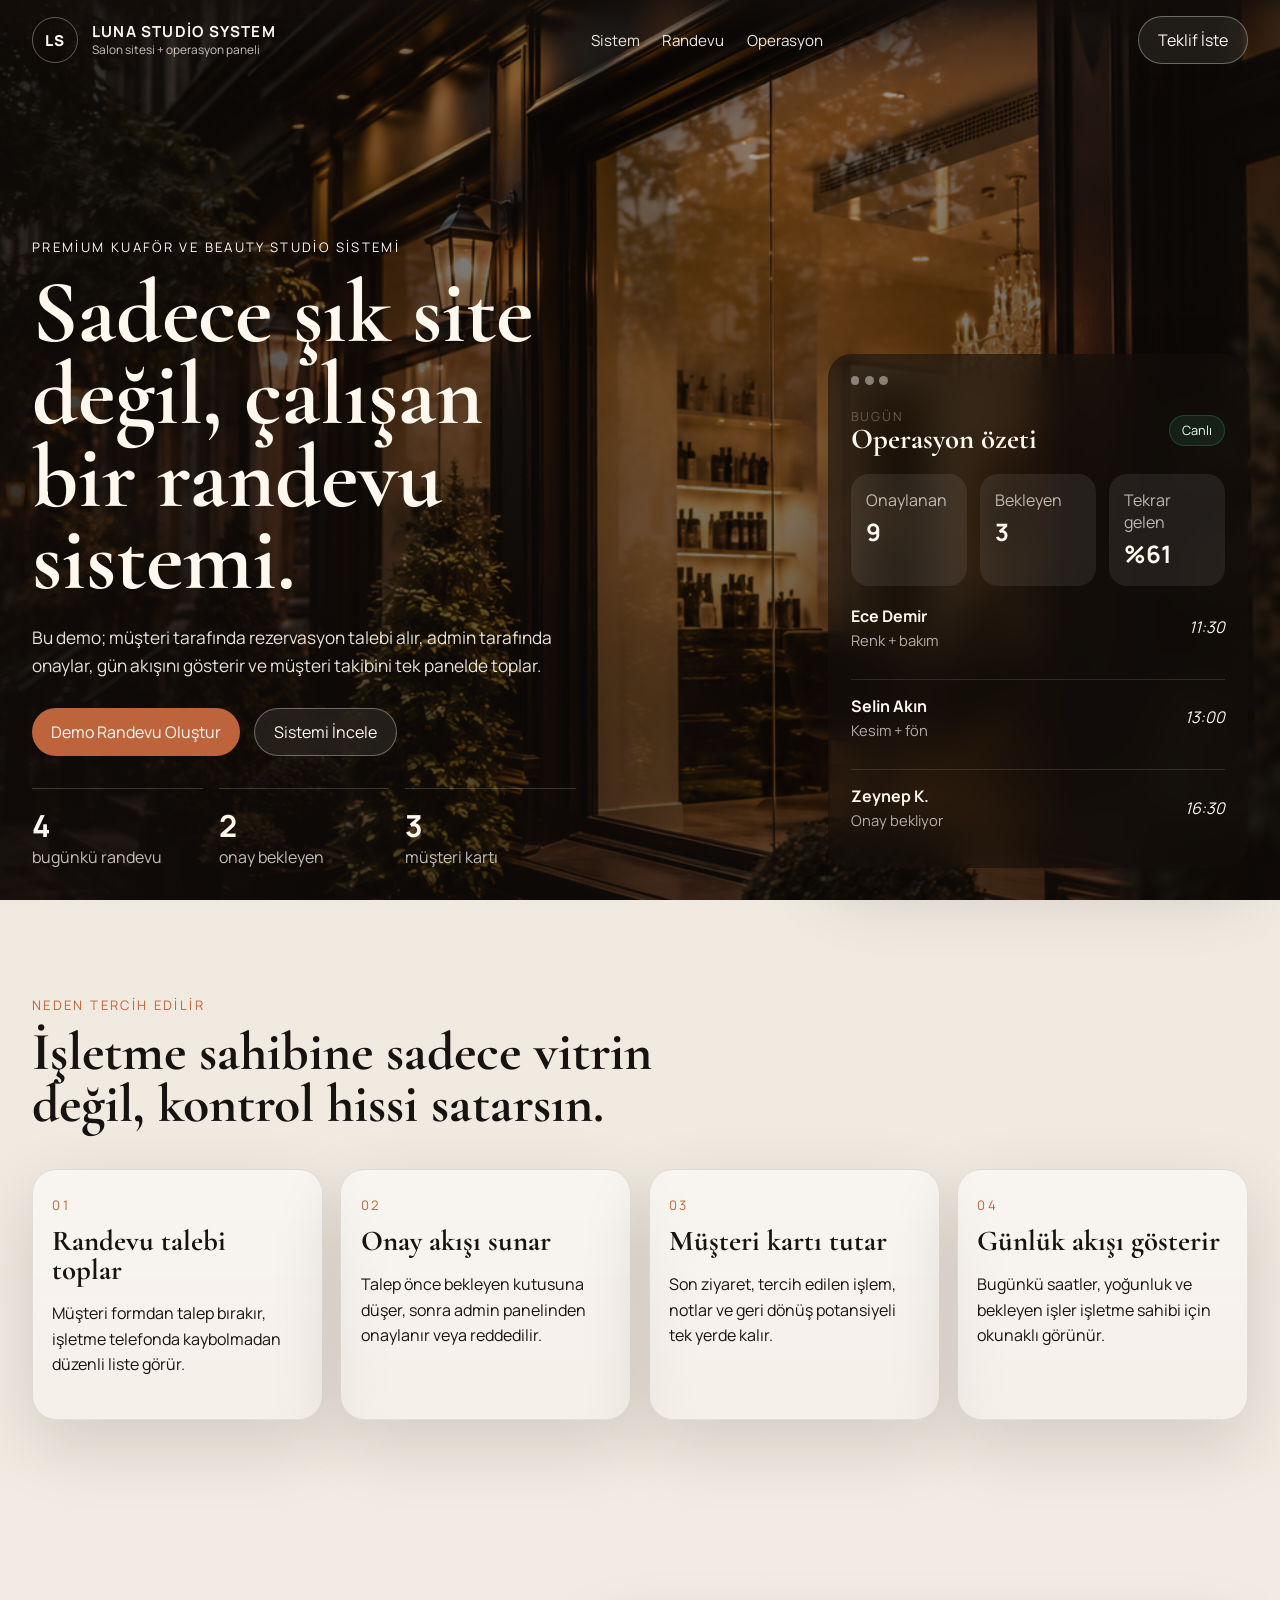
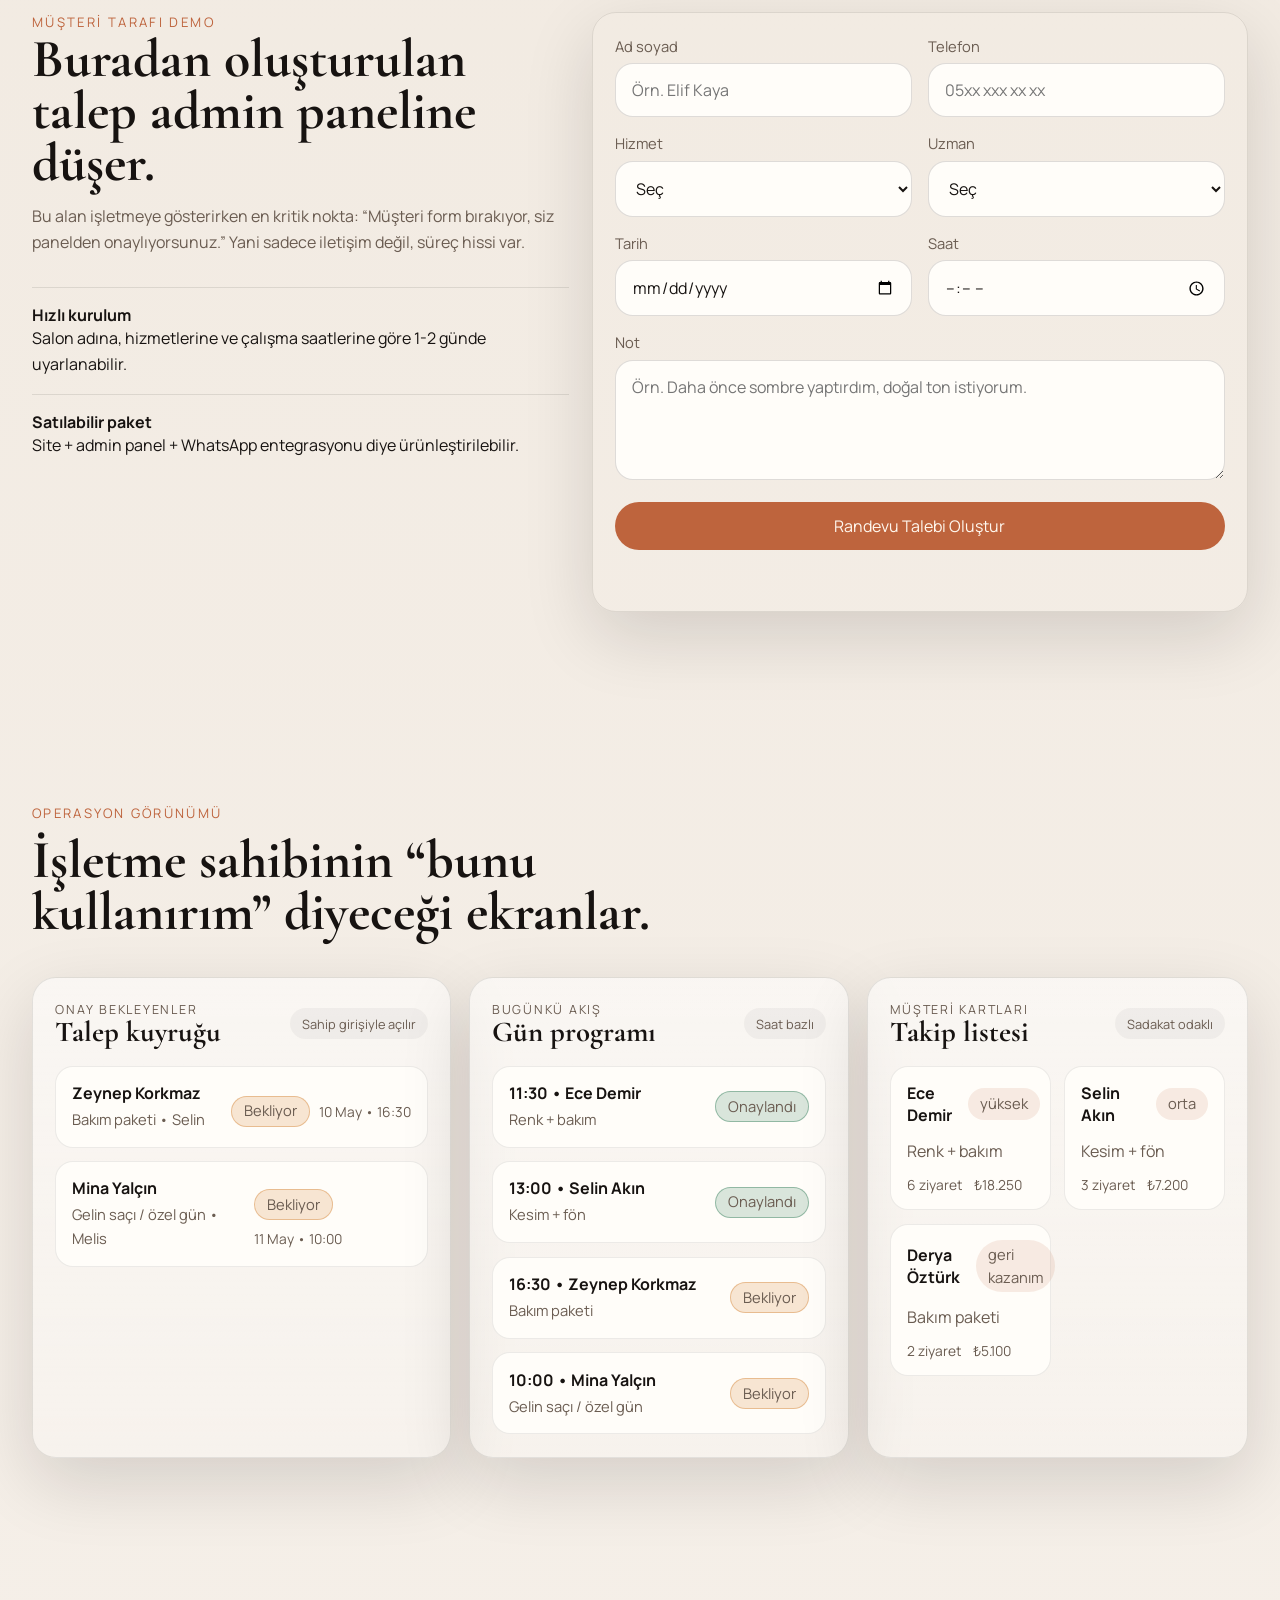
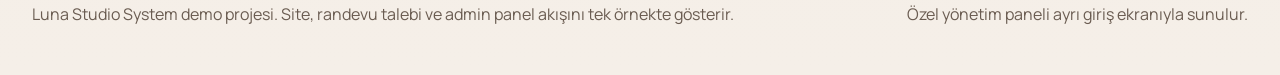
==== commit 4eeaf59d: "Add files via upload" ====
--- a/index.html
+++ b/index.html
@@ -30,7 +30,7 @@
         <a href="#randevu">Randevu</a>
         <a href="#operasyon">Operasyon</a>
       </nav>
-      <a class="header-cta" href="./admin.html">Admin Paneli</a>
+      <a class="header-cta" href="#randevu">Teklif İste</a>
     </header>
 
     <main id="top">
@@ -49,7 +49,7 @@
             </p>
             <div class="hero-actions">
               <a class="button button-primary" href="#randevu">Demo Randevu Oluştur</a>
-              <a class="button button-secondary" href="./admin.html">Admin Paneli Aç</a>
+              <a class="button button-secondary" href="#operasyon">Sistemi İncele</a>
             </div>
             <div class="hero-inline-stats">
               <div>
@@ -241,7 +241,7 @@
                 <p>Onay bekleyenler</p>
                 <h3>Talep kuyruğu</h3>
               </div>
-              <a href="./admin.html">Tüm panel</a>
+              <span class="mini-note">Sahip girişiyle açılır</span>
             </div>
             <div id="pendingPreview" class="stack-list"></div>
           </article>
@@ -276,7 +276,7 @@
         Luna Studio System demo projesi. Site, randevu talebi ve admin panel akışını
         tek örnekte gösterir.
       </p>
-      <a href="./admin.html">Admin paneli aç</a>
+      <span>Özel yönetim paneli ayrı giriş ekranıyla sunulur.</span>
     </footer>
 
     <script src="./script.js"></script>
--- a/styles.css
+++ b/styles.css
@@ -280,7 +280,8 @@
 .ops-panel,
 .feature-card,
 .stat-card,
-.admin-panel {
+.admin-panel,
+.portal-card {
   border: 1px solid var(--line);
   border-radius: var(--radius);
   box-shadow: var(--shadow);
@@ -710,7 +711,7 @@
 }
 
 .admin-stats {
-  grid-template-columns: repeat(4, minmax(0, 1fr));
+  grid-template-columns: repeat(6, minmax(0, 1fr));
   margin-top: 1.6rem;
 }
 
@@ -759,6 +760,12 @@
   border: 1px solid rgba(23, 19, 17, 0.12);
 }
 
+.chip-button.is-active {
+  color: #fff8ef;
+  background: var(--deep);
+  border-color: var(--deep);
+}
+
 .chip-button.approve {
   color: var(--ok);
   border-color: rgba(47, 122, 86, 0.22);
@@ -776,6 +783,102 @@
 
 .note-list {
   margin-top: 1.2rem;
+}
+
+.toolbar-row {
+  display: flex;
+  gap: 0.65rem;
+  flex-wrap: wrap;
+  margin-top: 1rem;
+}
+
+.portal-body {
+  min-height: 100svh;
+  background:
+    linear-gradient(135deg, rgba(23, 19, 17, 0.72), rgba(23, 19, 17, 0.42)),
+    url("./assets/salon-interior.png") center / cover no-repeat;
+}
+
+.portal-shell {
+  display: grid;
+  place-items: center;
+  min-height: 100svh;
+  padding: 1.5rem;
+}
+
+.portal-card {
+  display: grid;
+  grid-template-columns: minmax(0, 1fr) minmax(320px, 420px);
+  gap: 1.4rem;
+  width: min(100%, 1080px);
+  padding: 1.4rem;
+  background: rgba(255, 252, 248, 0.86);
+  backdrop-filter: blur(18px);
+}
+
+.portal-copy,
+.portal-form-wrap {
+  padding: 1rem;
+}
+
+.portal-text {
+  max-width: 34rem;
+  color: var(--muted);
+  line-height: 1.6;
+}
+
+.portal-points {
+  display: grid;
+  gap: 1rem;
+  margin-top: 2rem;
+}
+
+.portal-points div {
+  padding-top: 1rem;
+  border-top: 1px solid var(--line);
+}
+
+.portal-points strong {
+  display: block;
+}
+
+.portal-form,
+.portal-form label {
+  display: grid;
+  gap: 0.6rem;
+}
+
+.portal-form-wrap {
+  border-radius: 22px;
+  background: rgba(255, 255, 255, 0.74);
+}
+
+.portal-form input {
+  width: 100%;
+  padding: 0.95rem 1rem;
+  border: 1px solid rgba(23, 19, 17, 0.14);
+  border-radius: 18px;
+  background: var(--surface-strong);
+}
+
+.credential-box {
+  margin-top: 1.2rem;
+  padding: 1rem;
+  border-radius: 18px;
+  background: rgba(23, 19, 17, 0.04);
+}
+
+.credential-box p {
+  margin: 0 0 0.5rem;
+  color: var(--muted);
+  font-size: 0.84rem;
+  letter-spacing: 0.12em;
+  text-transform: uppercase;
+}
+
+.credential-box strong {
+  display: block;
+  margin-top: 0.25rem;
 }
 
 .note-item strong {
@@ -823,6 +926,10 @@
     grid-template-columns: 1fr;
   }
 
+  .portal-card {
+    grid-template-columns: 1fr;
+  }
+
   .admin-sidebar {
     position: static;
     min-height: auto;
@@ -871,6 +978,10 @@
   .button-secondary,
   .header-cta {
     width: 100%;
+  }
+
+  .toolbar-row {
+    flex-direction: column;
   }
 
   .hero-inline-stats {
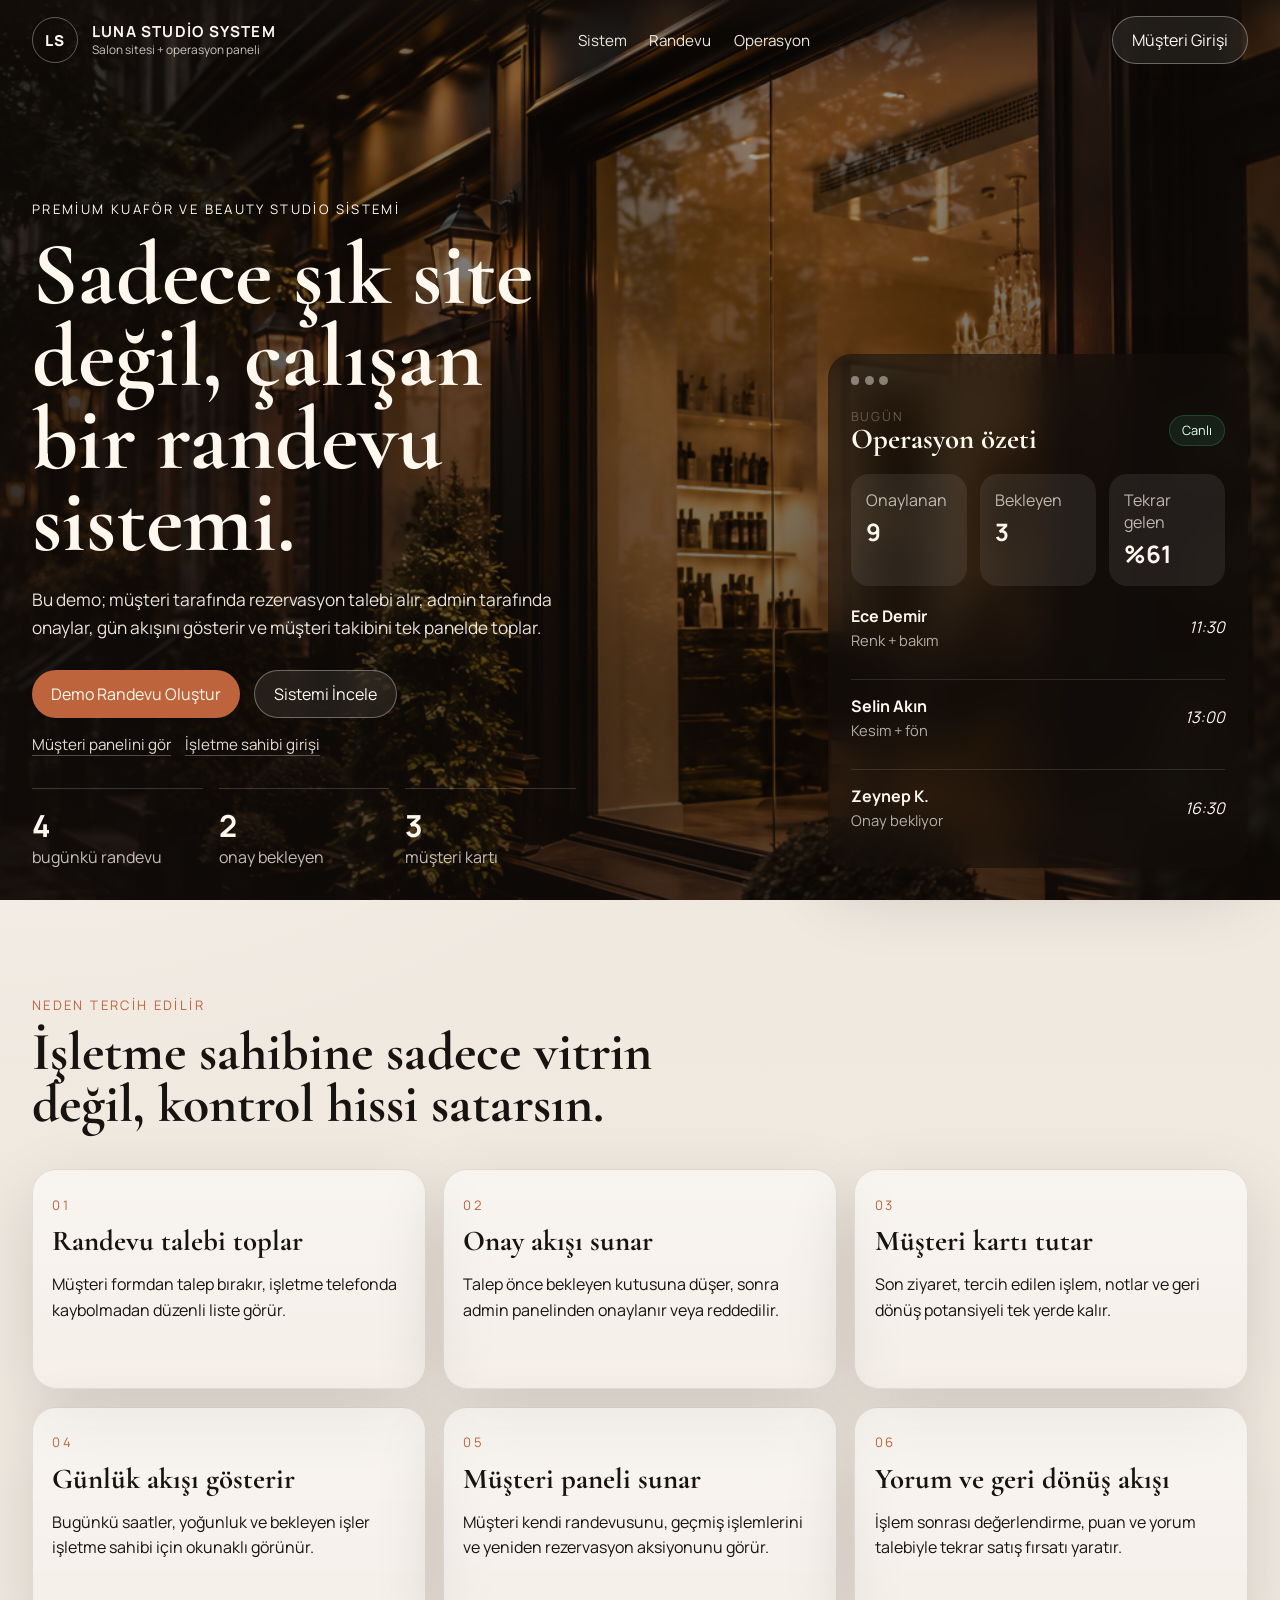
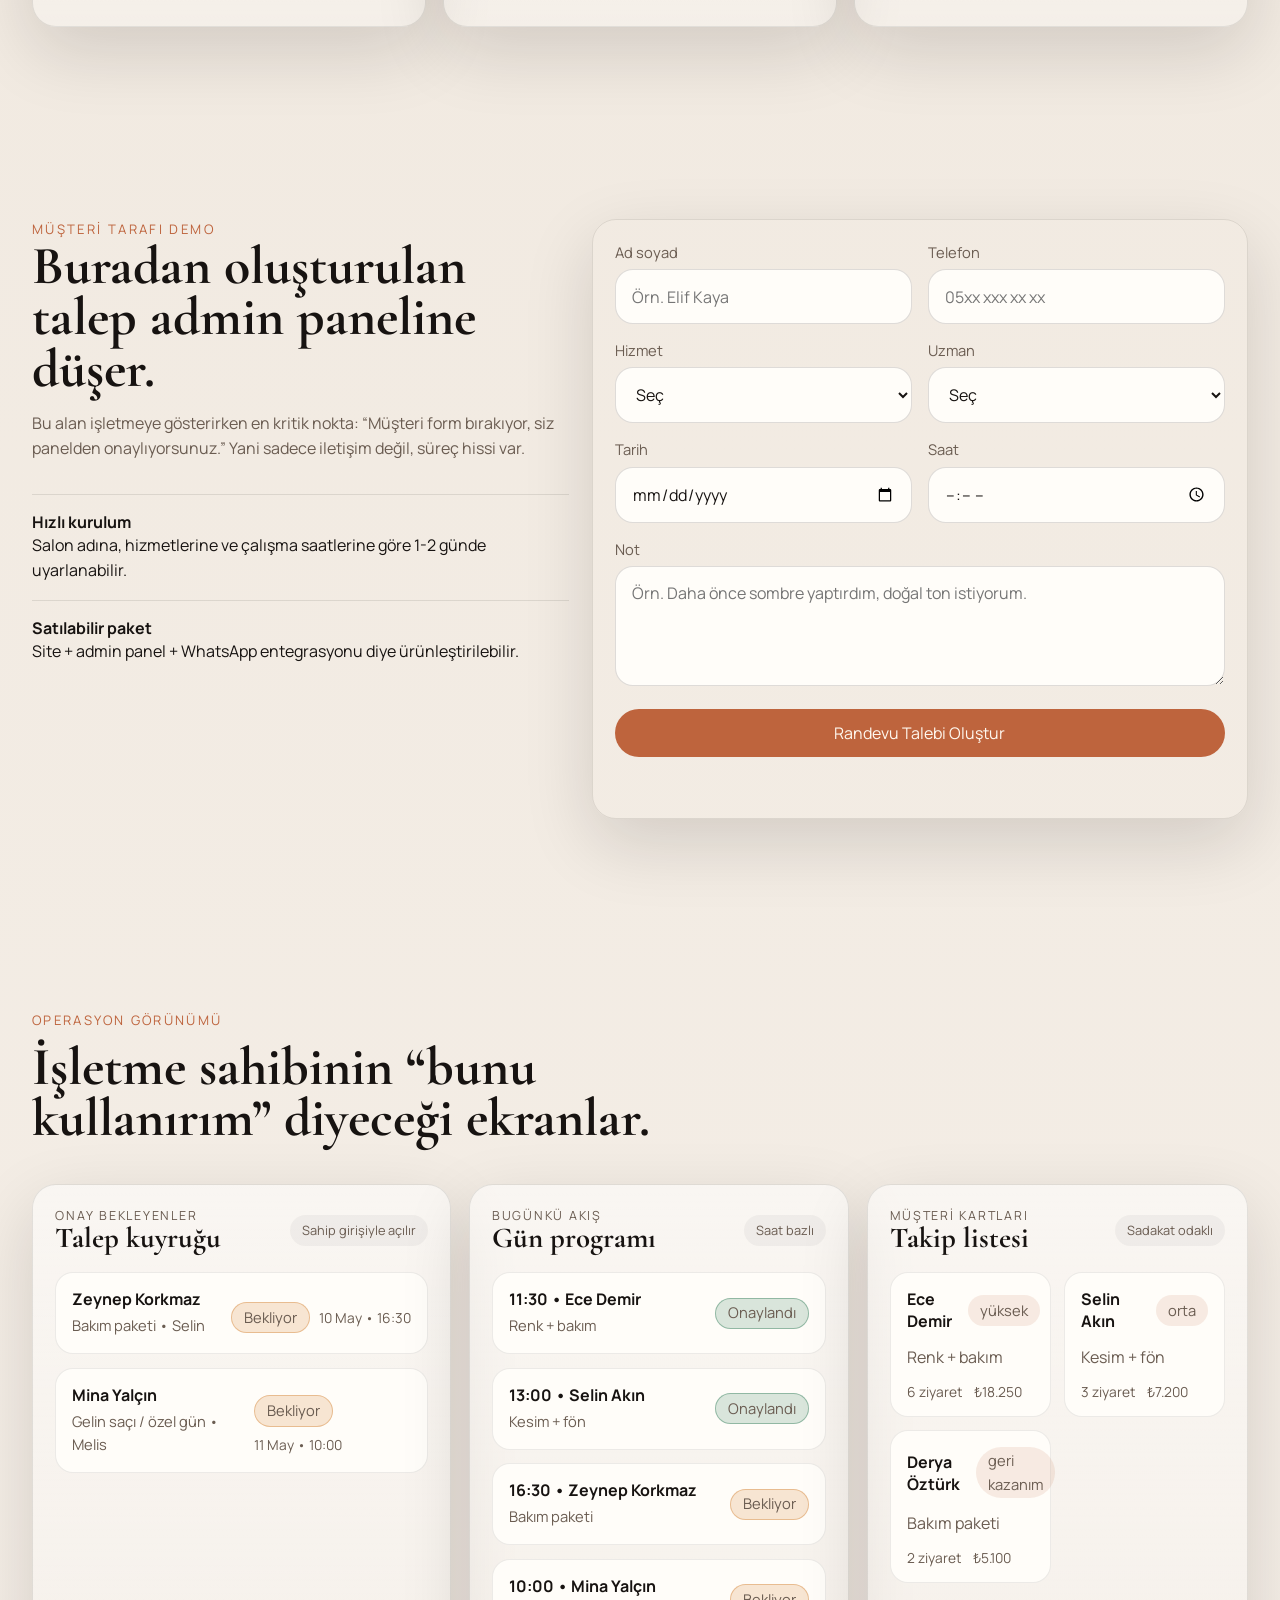
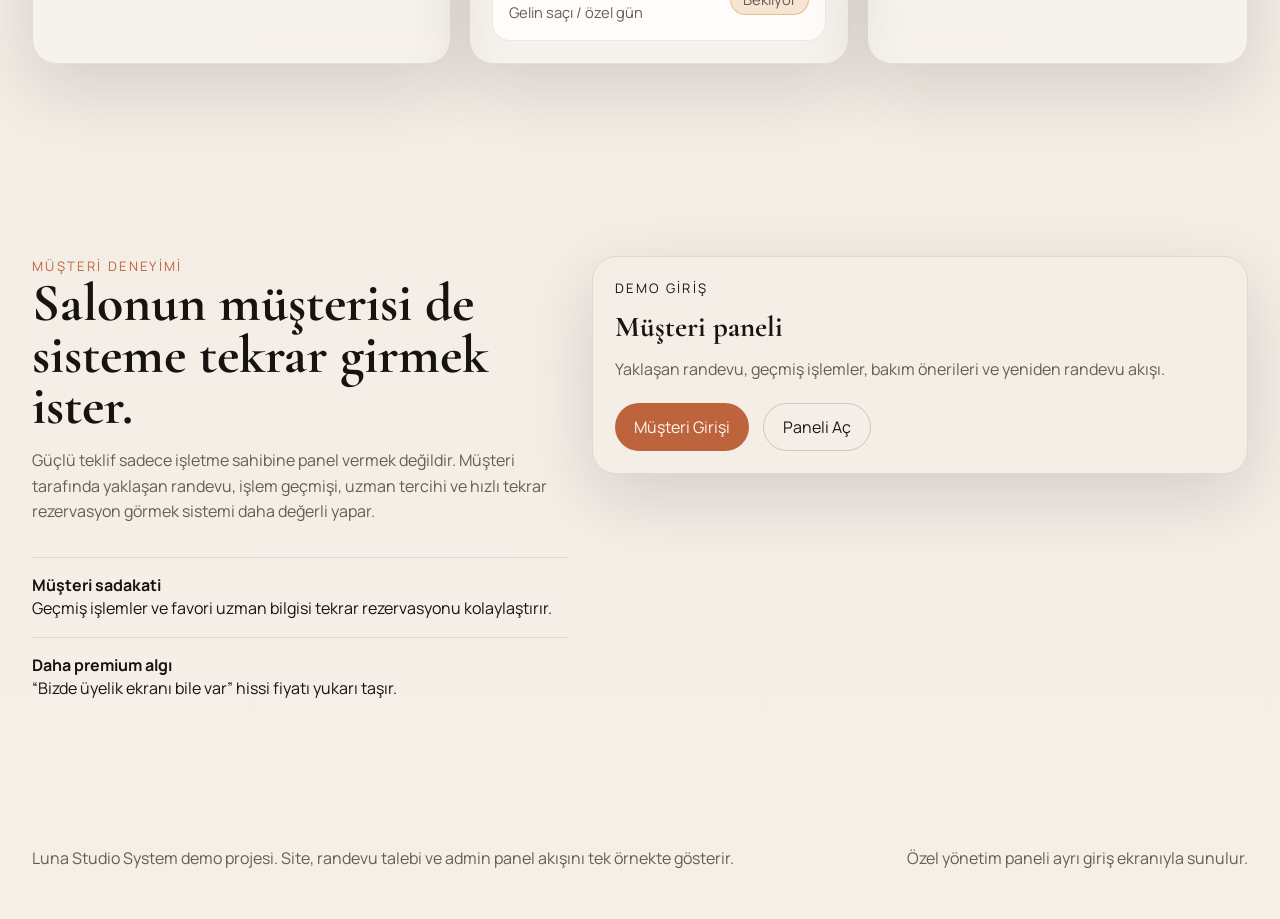
==== commit 58ce64ba: "Add files via upload" ====
--- a/index.html
+++ b/index.html
@@ -30,7 +30,7 @@
         <a href="#randevu">Randevu</a>
         <a href="#operasyon">Operasyon</a>
       </nav>
-      <a class="header-cta" href="#randevu">Teklif İste</a>
+      <a class="header-cta" href="./account.html">Müşteri Girişi</a>
     </header>
 
     <main id="top">
@@ -50,6 +50,10 @@
             <div class="hero-actions">
               <a class="button button-primary" href="#randevu">Demo Randevu Oluştur</a>
               <a class="button button-secondary" href="#operasyon">Sistemi İncele</a>
+            </div>
+            <div class="hero-actions hero-subactions">
+              <a class="text-link" href="./account.html">Müşteri panelini gör</a>
+              <a class="text-link" href="./portal.html">İşletme sahibi girişi</a>
             </div>
             <div class="hero-inline-stats">
               <div>
@@ -149,6 +153,16 @@
             <h3>Günlük akışı gösterir</h3>
             <p>Bugünkü saatler, yoğunluk ve bekleyen işler işletme sahibi için okunaklı görünür.</p>
           </article>
+          <article class="feature-card reveal">
+            <span>05</span>
+            <h3>Müşteri paneli sunar</h3>
+            <p>Müşteri kendi randevusunu, geçmiş işlemlerini ve yeniden rezervasyon aksiyonunu görür.</p>
+          </article>
+          <article class="feature-card reveal delay-1">
+            <span>06</span>
+            <h3>Yorum ve geri dönüş akışı</h3>
+            <p>İşlem sonrası değerlendirme, puan ve yorum talebiyle tekrar satış fırsatı yaratır.</p>
+          </article>
         </div>
       </section>
 
@@ -269,6 +283,41 @@
           </article>
         </div>
       </section>
+
+      <section class="section booking-section">
+        <div class="booking-layout">
+          <div class="booking-copy reveal">
+            <p class="eyebrow">Müşteri deneyimi</p>
+            <h2>Salonun müşterisi de sisteme tekrar girmek ister.</h2>
+            <p>
+              Güçlü teklif sadece işletme sahibine panel vermek değildir. Müşteri
+              tarafında yaklaşan randevu, işlem geçmişi, uzman tercihi ve hızlı
+              tekrar rezervasyon görmek sistemi daha değerli yapar.
+            </p>
+            <div class="info-stack">
+              <div>
+                <strong>Müşteri sadakati</strong>
+                <span>Geçmiş işlemler ve favori uzman bilgisi tekrar rezervasyonu kolaylaştırır.</span>
+              </div>
+              <div>
+                <strong>Daha premium algı</strong>
+                <span>“Bizde üyelik ekranı bile var” hissi fiyatı yukarı taşır.</span>
+              </div>
+            </div>
+          </div>
+          <div class="booking-card reveal delay-1 customer-entry-card">
+            <p class="eyebrow">Demo giriş</p>
+            <h3>Müşteri paneli</h3>
+            <p class="panel-copy">
+              Yaklaşan randevu, geçmiş işlemler, bakım önerileri ve yeniden randevu akışı.
+            </p>
+            <div class="hero-actions compact-actions">
+              <a class="button button-primary" href="./account.html">Müşteri Girişi</a>
+              <a class="button button-secondary dark-button" href="./customer.html">Paneli Aç</a>
+            </div>
+          </div>
+        </div>
+      </section>
     </main>
 
     <footer class="site-footer">
--- a/styles.css
+++ b/styles.css
@@ -248,6 +248,16 @@
   margin-top: 1.8rem;
 }
 
+.hero-subactions {
+  margin-top: 1rem;
+}
+
+.text-link {
+  color: rgba(255, 248, 239, 0.88);
+  font-size: 0.95rem;
+  border-bottom: 1px solid rgba(255, 248, 239, 0.28);
+}
+
 .hero-inline-stats {
   display: grid;
   grid-template-columns: repeat(3, minmax(0, 1fr));
@@ -459,7 +469,7 @@
 }
 
 .feature-grid {
-  grid-template-columns: repeat(4, minmax(0, 1fr));
+  grid-template-columns: repeat(3, minmax(0, 1fr));
 }
 
 .feature-card,
@@ -515,6 +525,16 @@
 .ops-panel,
 .admin-panel {
   padding: 1.4rem;
+}
+
+.customer-entry-card .panel-copy {
+  margin: 0.9rem 0 0;
+  color: var(--muted);
+  line-height: 1.6;
+}
+
+.compact-actions {
+  margin-top: 1.3rem;
 }
 
 .booking-form,
@@ -661,6 +681,14 @@
   min-height: 100svh;
 }
 
+.customer-shell {
+  grid-template-columns: 260px minmax(0, 1fr);
+}
+
+.customer-sidebar {
+  background: #211915;
+}
+
 .admin-sidebar {
   position: sticky;
   top: 0;
@@ -713,6 +741,10 @@
 .admin-stats {
   grid-template-columns: repeat(6, minmax(0, 1fr));
   margin-top: 1.6rem;
+}
+
+.customer-stats {
+  grid-template-columns: repeat(4, minmax(0, 1fr));
 }
 
 .stat-card {
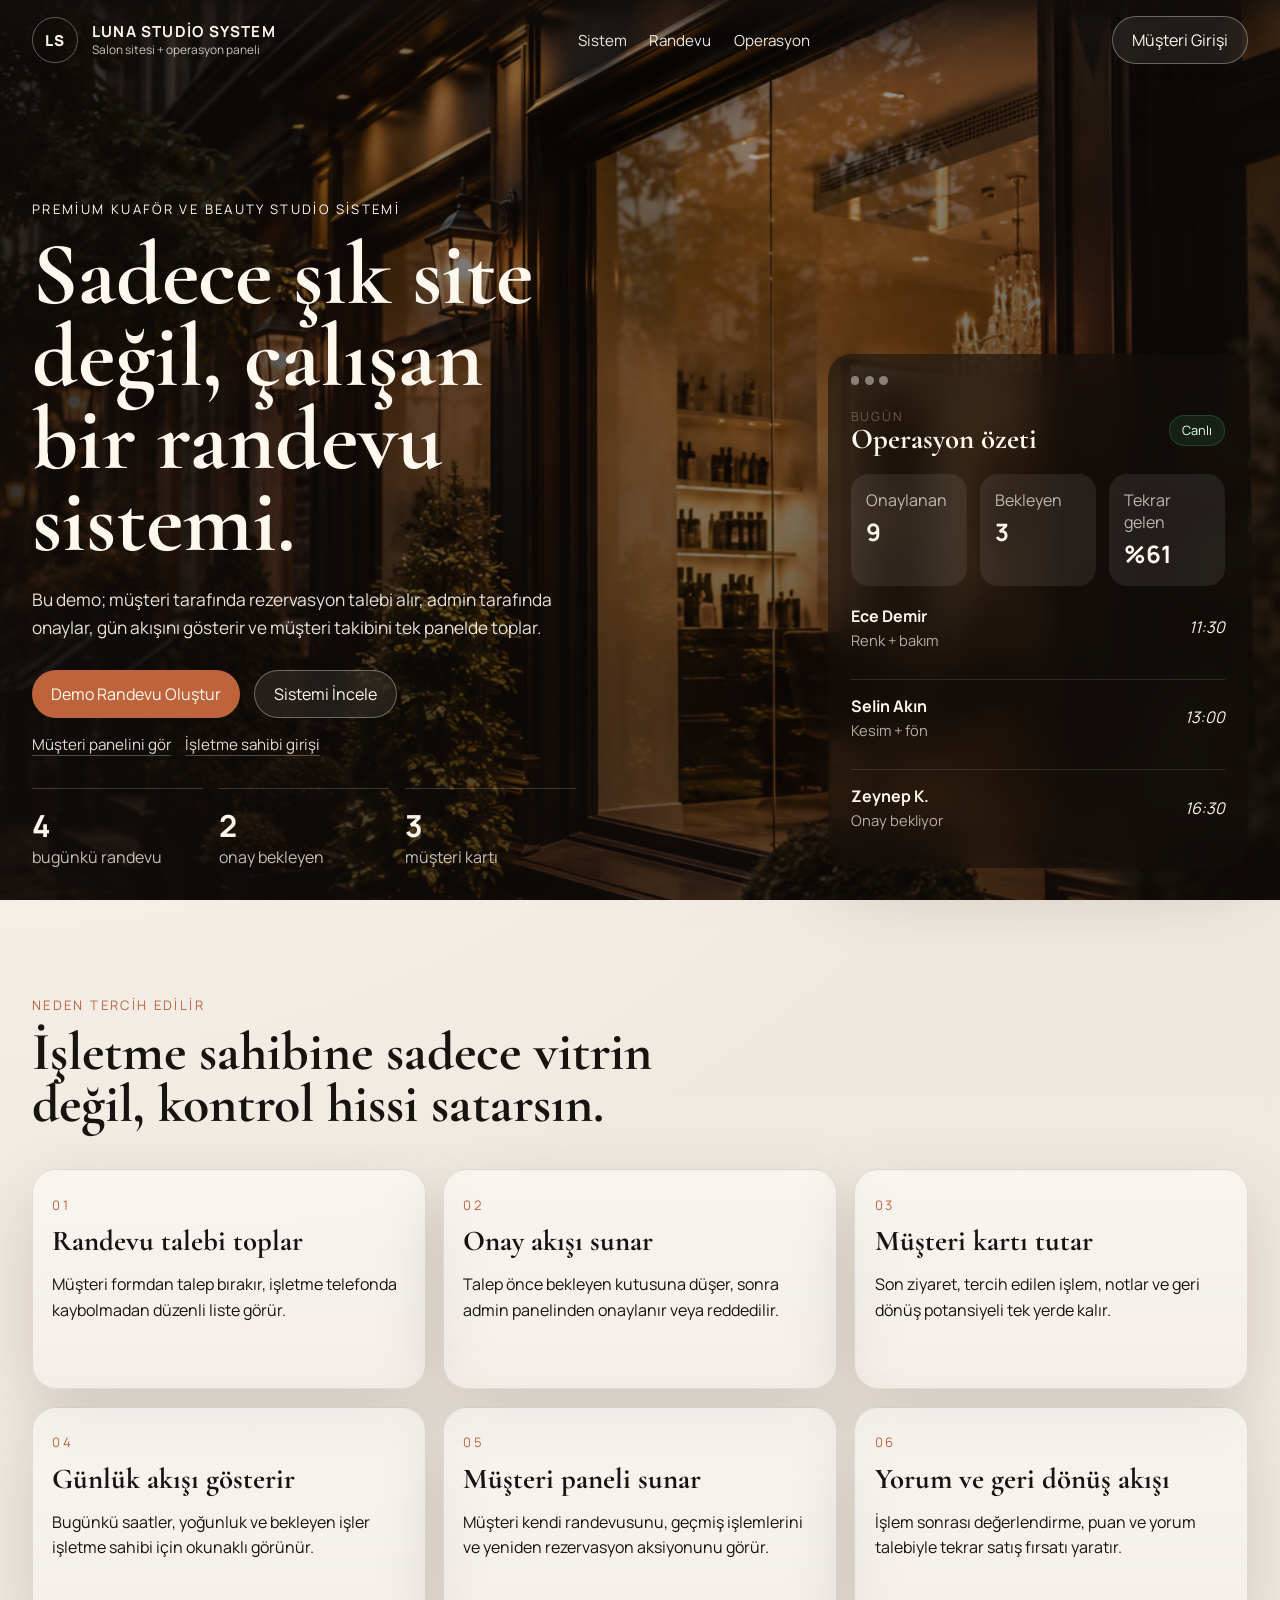
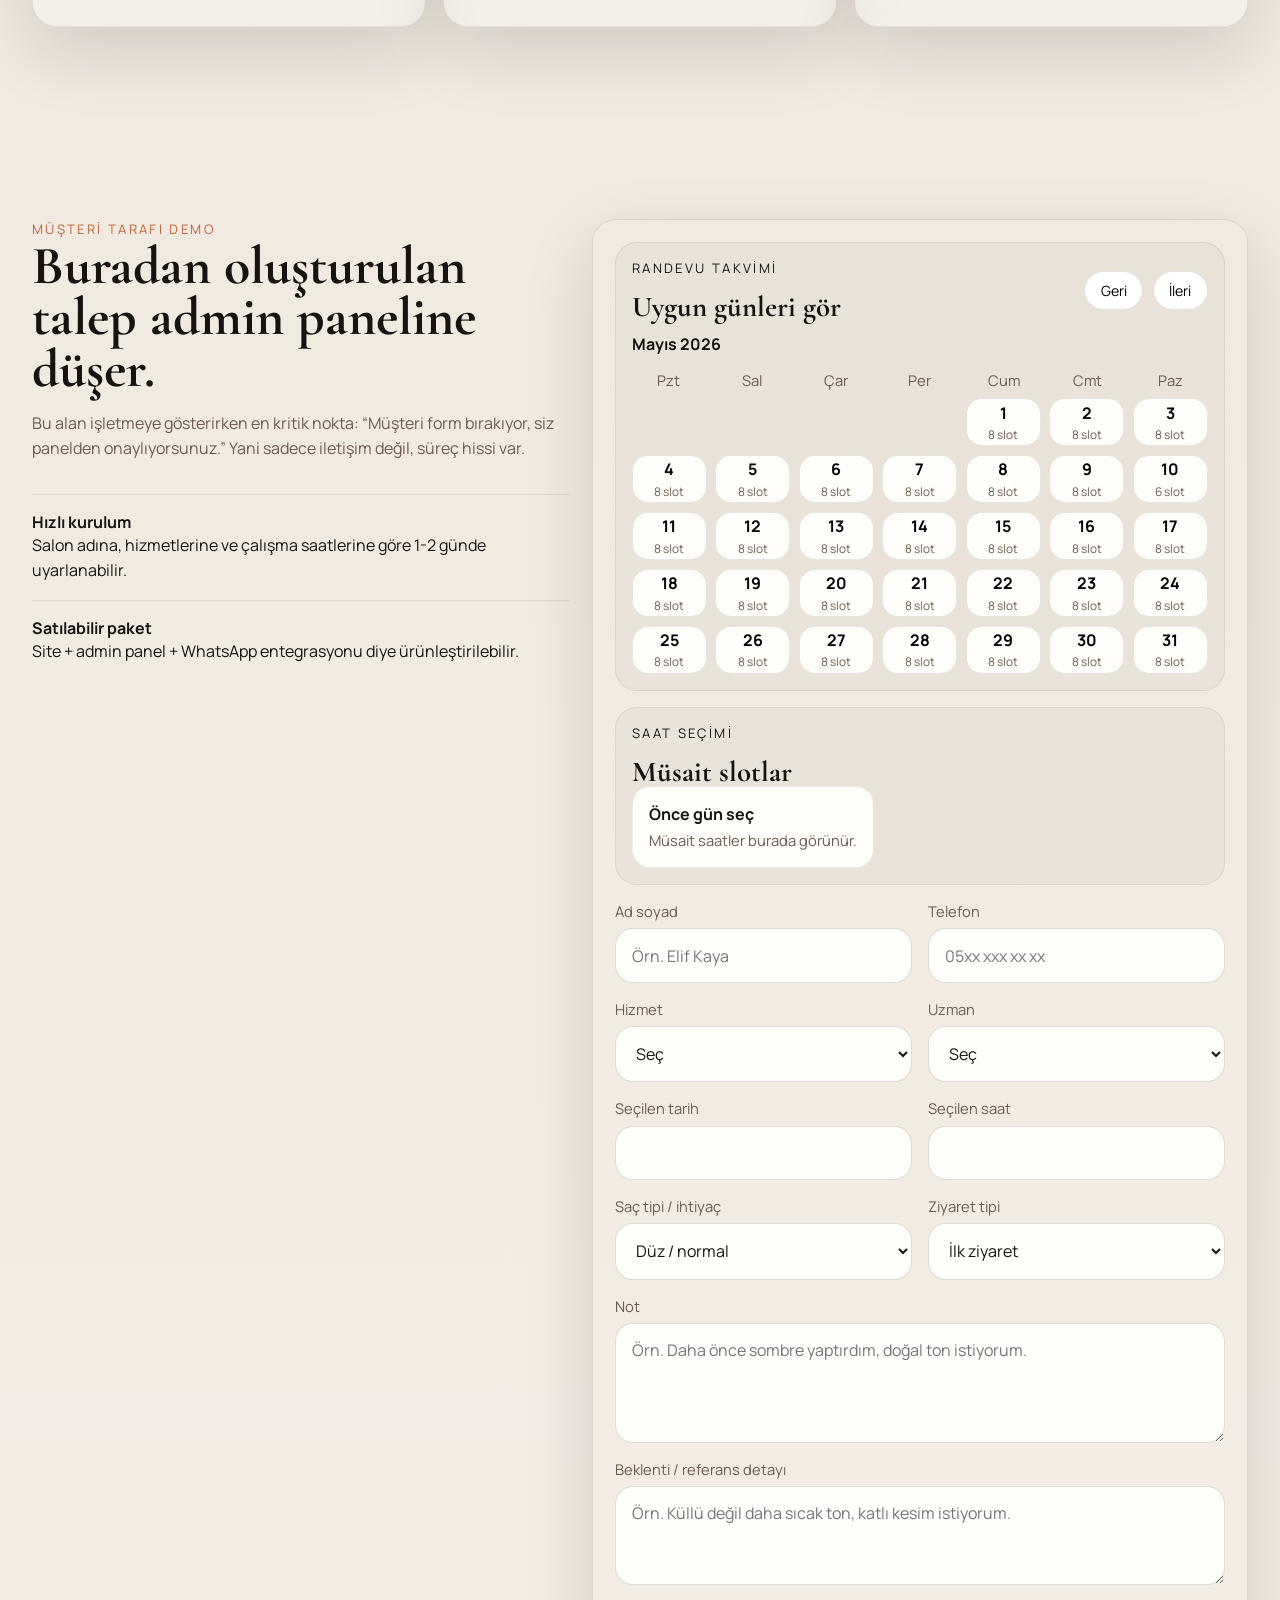
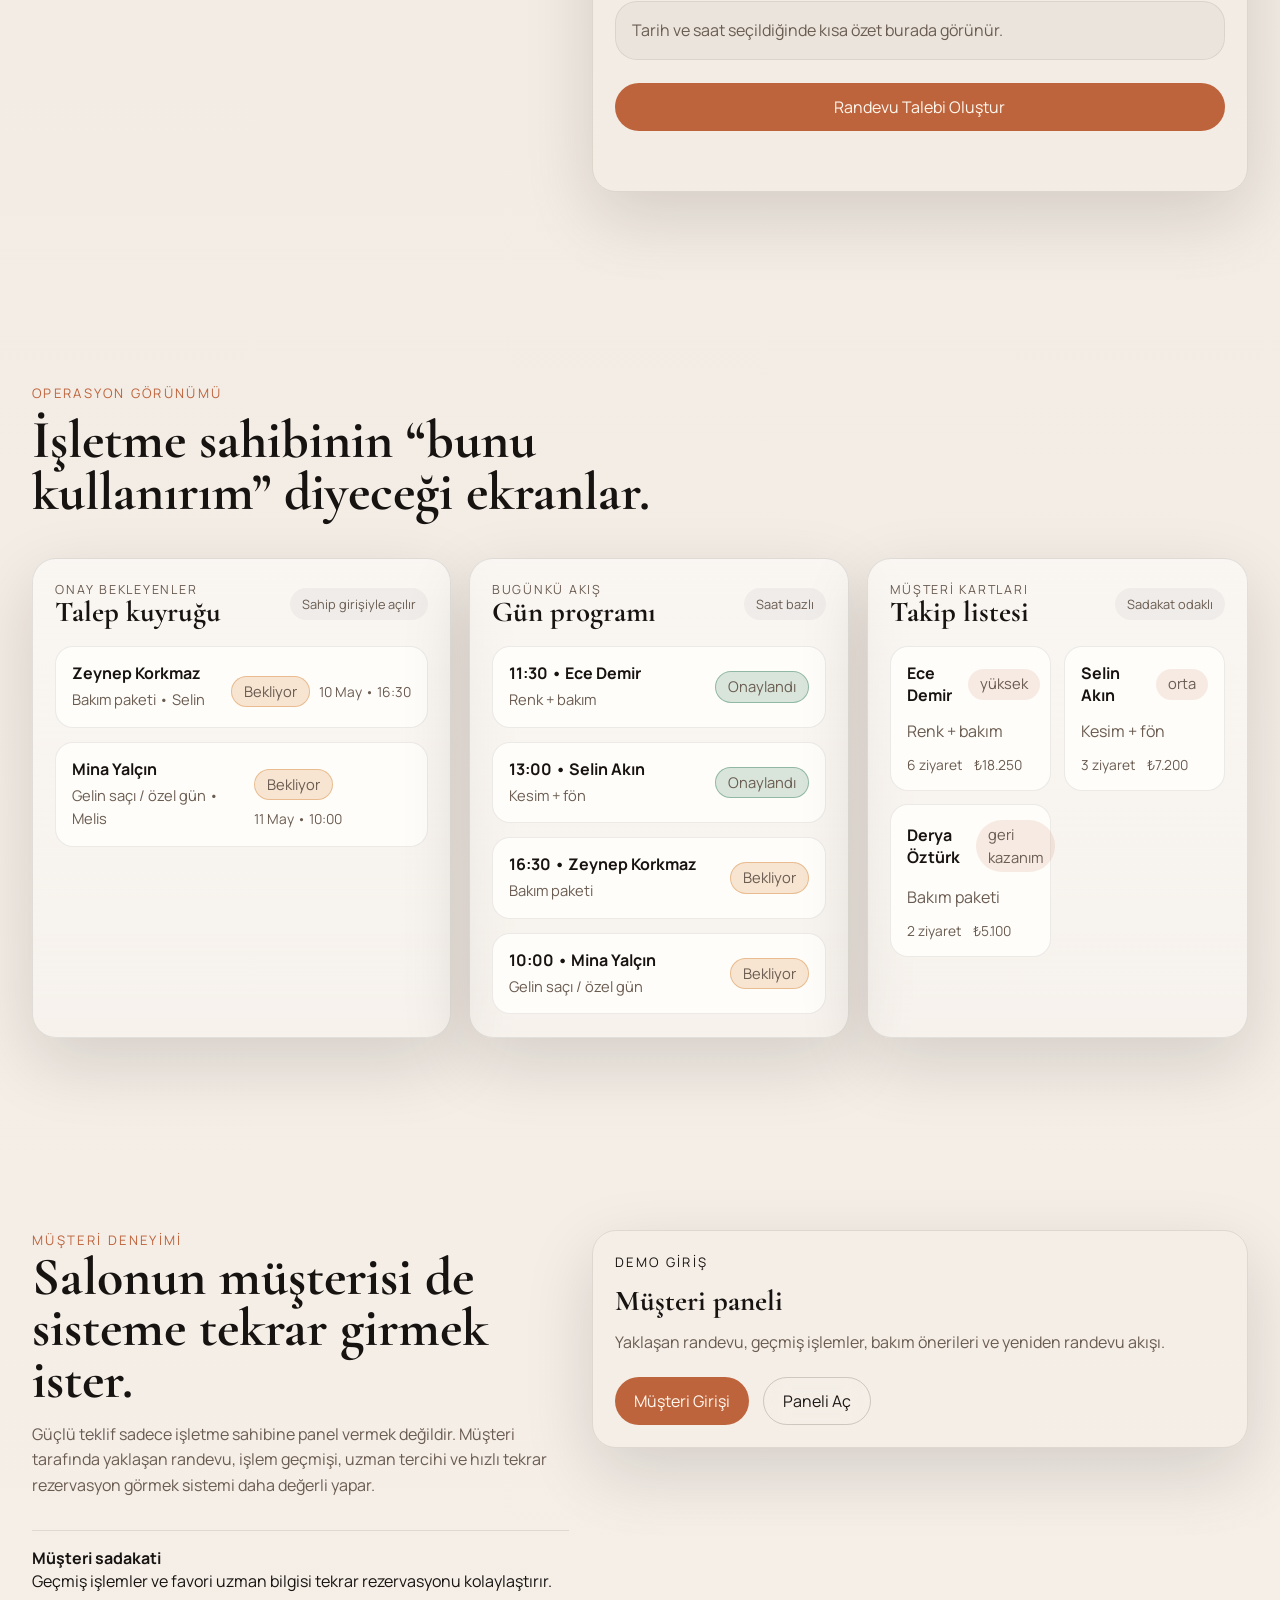
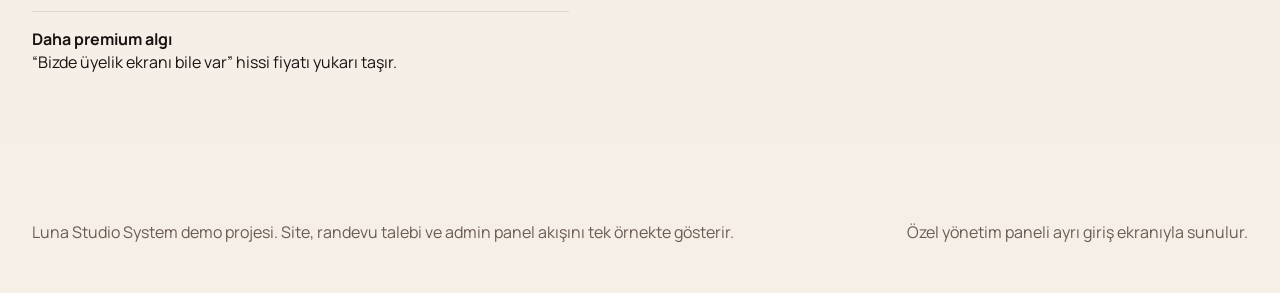
==== commit f59c2888: "Add files via upload" ====
--- a/index.html
+++ b/index.html
@@ -189,6 +189,38 @@
 
           <div class="booking-card reveal delay-1">
             <form id="bookingForm" class="booking-form">
+              <div class="calendar-wrap">
+                <div class="calendar-head">
+                  <div>
+                    <p class="eyebrow">Randevu takvimi</p>
+                    <h3>Uygun günleri gör</h3>
+                  </div>
+                  <div class="calendar-nav">
+                    <button id="prevMonth" class="chip-button" type="button">Geri</button>
+                    <button id="nextMonth" class="chip-button" type="button">İleri</button>
+                  </div>
+                </div>
+                <div id="calendarLabel" class="calendar-label"></div>
+                <div class="calendar-weekdays">
+                  <span>Pzt</span>
+                  <span>Sal</span>
+                  <span>Çar</span>
+                  <span>Per</span>
+                  <span>Cum</span>
+                  <span>Cmt</span>
+                  <span>Paz</span>
+                </div>
+                <div id="calendarGrid" class="calendar-grid"></div>
+              </div>
+              <div class="slot-wrap">
+                <div class="calendar-head">
+                  <div>
+                    <p class="eyebrow">Saat seçimi</p>
+                    <h3>Müsait slotlar</h3>
+                  </div>
+                </div>
+                <div id="slotGrid" class="slot-grid"></div>
+              </div>
               <div class="form-grid">
                 <label>
                   <span>Ad soyad</span>
@@ -218,12 +250,28 @@
                   </select>
                 </label>
                 <label>
-                  <span>Tarih</span>
-                  <input name="date" type="date" required />
-                </label>
-                <label>
-                  <span>Saat</span>
-                  <input name="time" type="time" required />
+                  <span>Seçilen tarih</span>
+                  <input id="selectedDateInput" name="date" type="text" readonly required />
+                </label>
+                <label>
+                  <span>Seçilen saat</span>
+                  <input id="selectedTimeInput" name="time" type="text" readonly required />
+                </label>
+                <label>
+                  <span>Saç tipi / ihtiyaç</span>
+                  <select name="profile">
+                    <option>Düz / normal</option>
+                    <option>Yoğun işlem görmüş</option>
+                    <option>Kıvırcık / dalgalı</option>
+                    <option>Hassas saç derisi</option>
+                  </select>
+                </label>
+                <label>
+                  <span>Ziyaret tipi</span>
+                  <select name="visitType">
+                    <option>İlk ziyaret</option>
+                    <option>Tekrar ziyaret</option>
+                  </select>
                 </label>
               </div>
               <label>
@@ -234,6 +282,17 @@
                   placeholder="Örn. Daha önce sombre yaptırdım, doğal ton istiyorum."
                 ></textarea>
               </label>
+              <label>
+                <span>Beklenti / referans detayı</span>
+                <textarea
+                  name="expectation"
+                  rows="3"
+                  placeholder="Örn. Küllü değil daha sıcak ton, katlı kesim istiyorum."
+                ></textarea>
+              </label>
+              <div class="booking-summary" id="bookingSummary">
+                Tarih ve saat seçildiğinde kısa özet burada görünür.
+              </div>
               <button class="button button-primary form-submit" type="submit">
                 Randevu Talebi Oluştur
               </button>
--- a/styles.css
+++ b/styles.css
@@ -544,6 +544,107 @@
   gap: 1rem;
 }
 
+.calendar-wrap,
+.slot-wrap,
+.booking-summary {
+  padding: 1rem;
+  border-radius: 22px;
+  background: rgba(23, 19, 17, 0.03);
+  border: 1px solid rgba(23, 19, 17, 0.08);
+}
+
+.calendar-head,
+.calendar-nav,
+.calendar-weekdays,
+.slot-grid {
+  display: flex;
+  gap: 0.65rem;
+}
+
+.calendar-head {
+  align-items: center;
+  justify-content: space-between;
+}
+
+.calendar-label {
+  margin: 0.7rem 0 0.9rem;
+  font-weight: 700;
+}
+
+.calendar-weekdays {
+  margin-bottom: 0.55rem;
+}
+
+.calendar-weekdays span {
+  flex: 1;
+  text-align: center;
+  color: var(--muted);
+  font-size: 0.82rem;
+}
+
+.calendar-grid {
+  display: grid;
+  grid-template-columns: repeat(7, minmax(0, 1fr));
+  gap: 0.55rem;
+}
+
+.day-cell,
+.slot-button {
+  display: grid;
+  place-items: center;
+  min-height: 3rem;
+  border-radius: 16px;
+  border: 1px solid rgba(23, 19, 17, 0.1);
+  background: var(--surface-strong);
+  cursor: pointer;
+}
+
+.day-cell.is-empty {
+  background: transparent;
+  border-color: transparent;
+  cursor: default;
+}
+
+.day-cell.is-selected,
+.slot-button.is-selected {
+  background: var(--deep);
+  color: #fff8ef;
+  border-color: var(--deep);
+}
+
+.day-cell.is-busy {
+  border-color: rgba(208, 122, 37, 0.3);
+}
+
+.day-cell small,
+.slot-button small {
+  font-size: 0.74rem;
+  color: var(--muted);
+}
+
+.day-cell.is-selected small,
+.slot-button.is-selected small {
+  color: rgba(255, 248, 239, 0.74);
+}
+
+.slot-wrap {
+  gap: 1rem;
+}
+
+.slot-grid {
+  flex-wrap: wrap;
+}
+
+.slot-button {
+  min-width: 92px;
+  padding: 0.6rem 0.8rem;
+}
+
+.booking-summary {
+  color: var(--muted);
+  line-height: 1.6;
+}
+
 .form-grid {
   grid-template-columns: repeat(2, minmax(0, 1fr));
 }
@@ -744,7 +845,7 @@
 }
 
 .customer-stats {
-  grid-template-columns: repeat(4, minmax(0, 1fr));
+  grid-template-columns: repeat(6, minmax(0, 1fr));
 }
 
 .stat-card {
